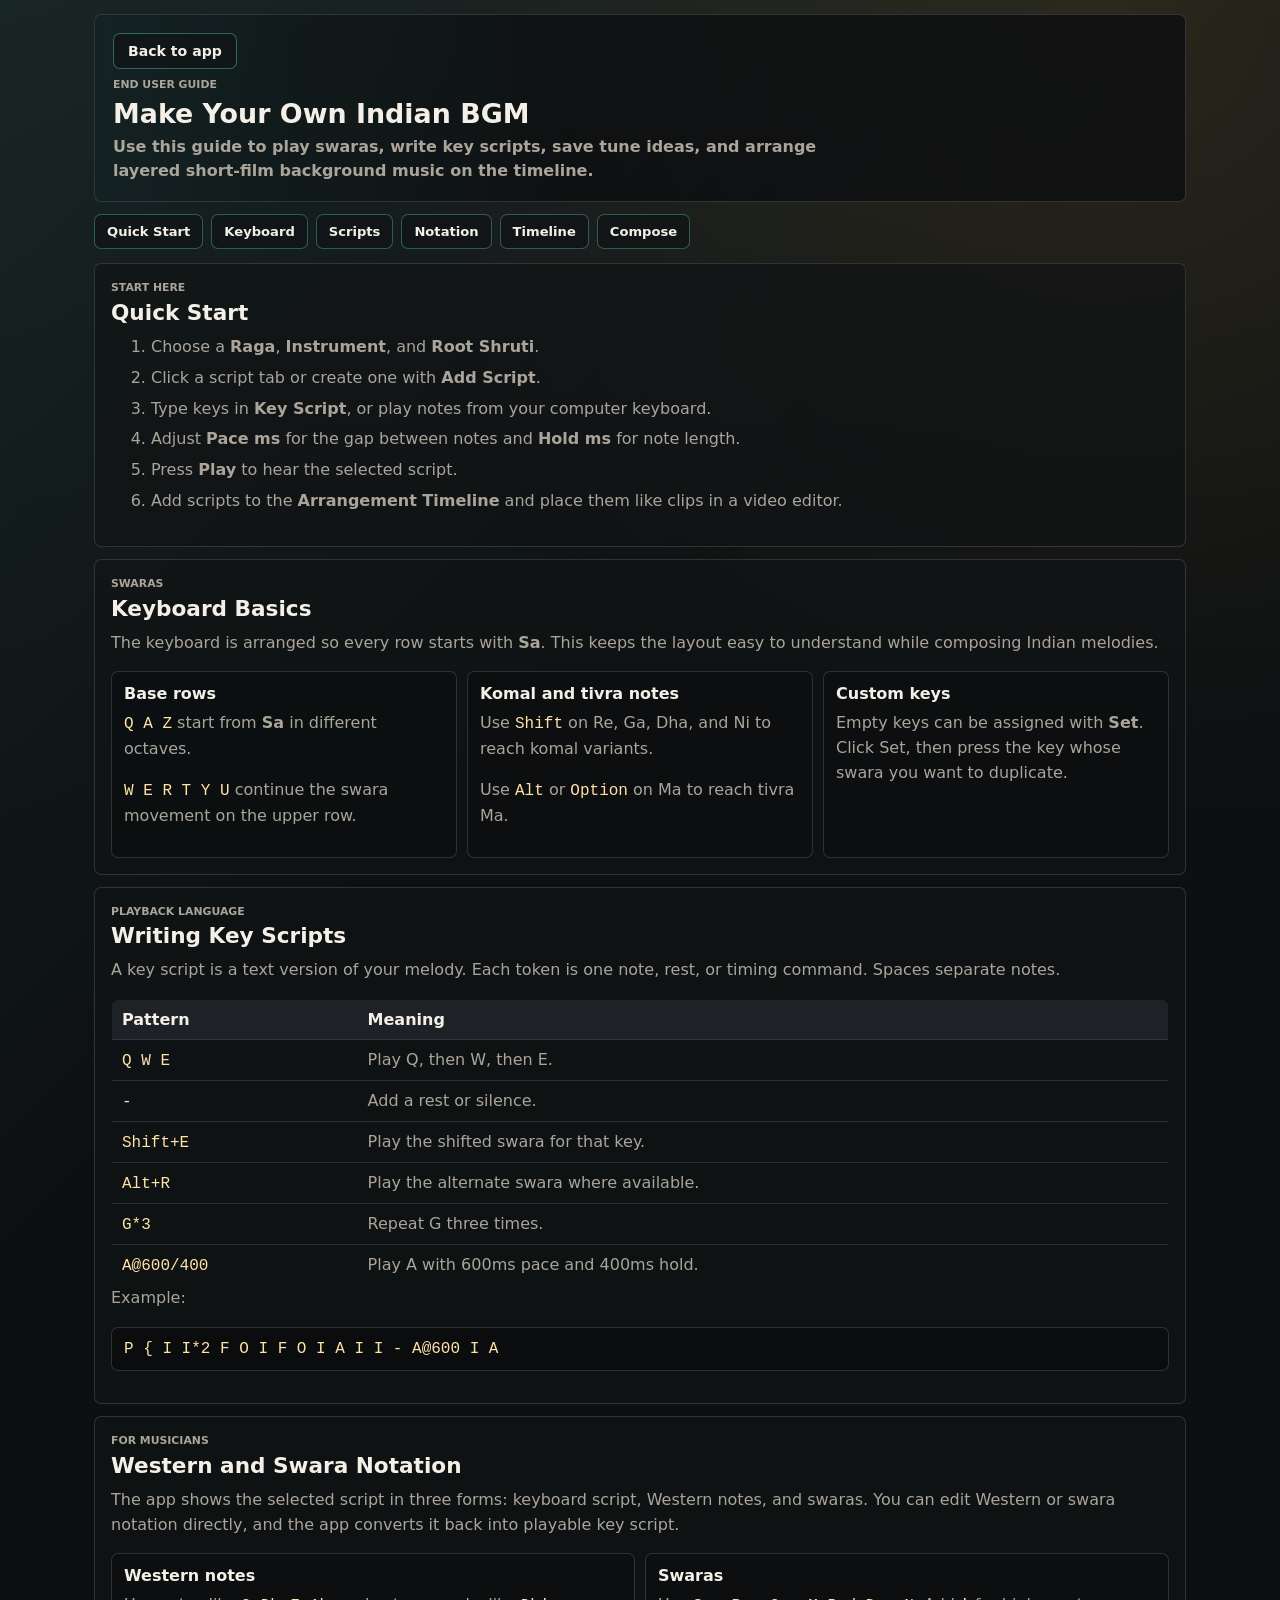
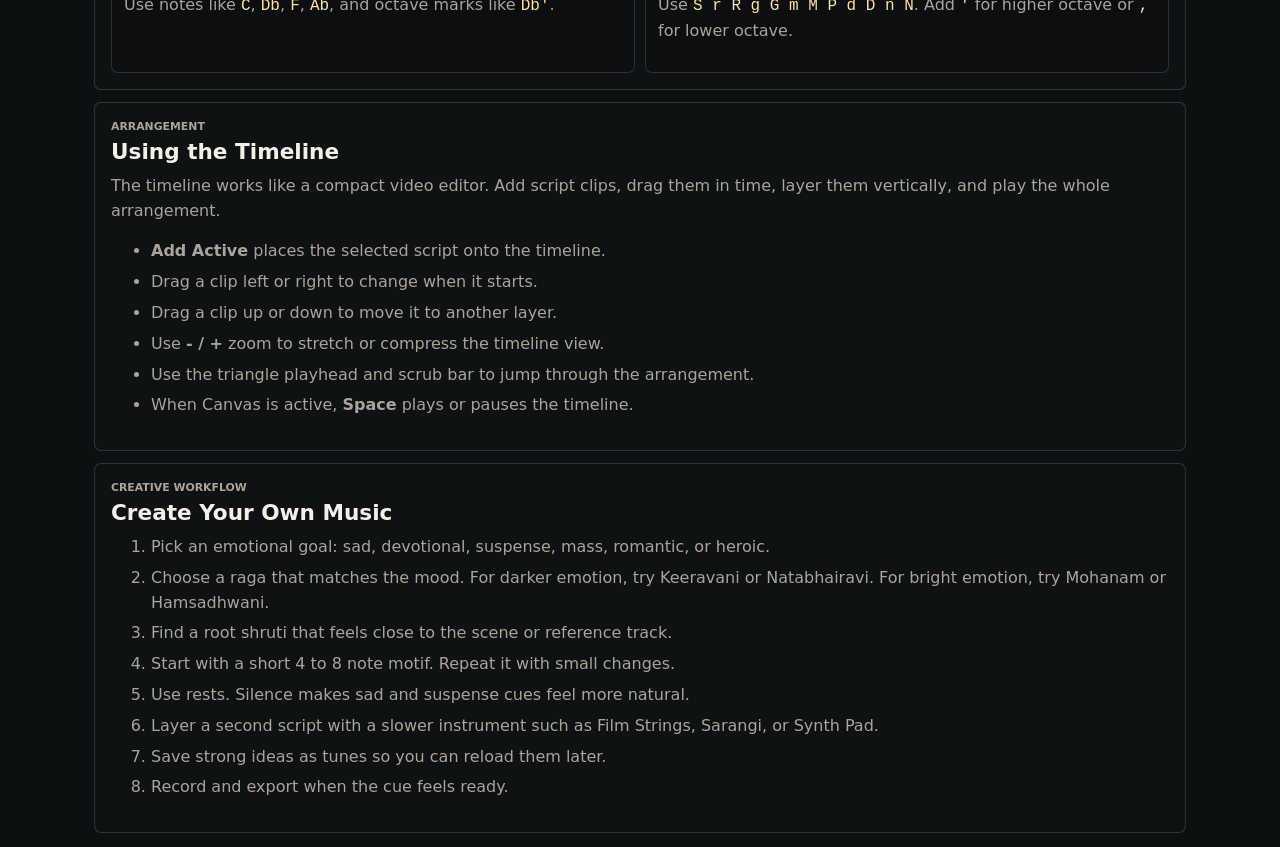
==== docs.html @ d759255e "Updated docs" ====
<!doctype html>
<html lang="en">
  <head>
    <meta charset="UTF-8" />
    <meta name="viewport" content="width=device-width, initial-scale=1.0" />
    <title>Indian BGM Keyboard Docs</title>
    <link rel="stylesheet" href="styles.css" />
  </head>
  <body class="docs-body">
    <main class="docs-shell">
      <header class="docs-header">
        <a class="header-link" href="index.html">Back to app</a>
        <p class="eyebrow">End user guide</p>
        <h1>Make Your Own Indian BGM</h1>
        <p>
          Use this guide to play swaras, write key scripts, save tune ideas, and arrange layered
          short-film background music on the timeline.
        </p>
      </header>

      <nav class="docs-nav" aria-label="Docs sections">
        <a href="#quick-start">Quick Start</a>
        <a href="#keyboard">Keyboard</a>
        <a href="#scripts">Scripts</a>
        <a href="#notation">Notation</a>
        <a href="#timeline">Timeline</a>
        <a href="#compose">Compose</a>
      </nav>

      <section id="quick-start" class="docs-section">
        <p class="eyebrow">Start here</p>
        <h2>Quick Start</h2>
        <ol>
          <li>Choose a <strong>Raga</strong>, <strong>Instrument</strong>, and <strong>Root Shruti</strong>.</li>
          <li>Click a script tab or create one with <strong>Add Script</strong>.</li>
          <li>Type keys in <strong>Key Script</strong>, or play notes from your computer keyboard.</li>
          <li>Adjust <strong>Pace ms</strong> for the gap between notes and <strong>Hold ms</strong> for note length.</li>
          <li>Press <strong>Play</strong> to hear the selected script.</li>
          <li>Add scripts to the <strong>Arrangement Timeline</strong> and place them like clips in a video editor.</li>
        </ol>
      </section>

      <section id="keyboard" class="docs-section">
        <p class="eyebrow">Swaras</p>
        <h2>Keyboard Basics</h2>
        <p>
          The keyboard is arranged so every row starts with <strong>Sa</strong>. This keeps the layout easy
          to understand while composing Indian melodies.
        </p>
        <div class="docs-grid">
          <article>
            <h3>Base rows</h3>
            <p><code>Q A Z</code> start from <strong>Sa</strong> in different octaves.</p>
            <p><code>W E R T Y U</code> continue the swara movement on the upper row.</p>
          </article>
          <article>
            <h3>Komal and tivra notes</h3>
            <p>Use <code>Shift</code> on Re, Ga, Dha, and Ni to reach komal variants.</p>
            <p>Use <code>Alt</code> or <code>Option</code> on Ma to reach tivra Ma.</p>
          </article>
          <article>
            <h3>Custom keys</h3>
            <p>Empty keys can be assigned with <strong>Set</strong>. Click Set, then press the key whose swara you want to duplicate.</p>
          </article>
        </div>
      </section>

      <section id="scripts" class="docs-section">
        <p class="eyebrow">Playback language</p>
        <h2>Writing Key Scripts</h2>
        <p>
          A key script is a text version of your melody. Each token is one note, rest, or timing command.
          Spaces separate notes.
        </p>
        <table class="docs-table">
          <thead>
            <tr>
              <th>Pattern</th>
              <th>Meaning</th>
            </tr>
          </thead>
          <tbody>
            <tr>
              <td><code>Q W E</code></td>
              <td>Play Q, then W, then E.</td>
            </tr>
            <tr>
              <td><code>-</code></td>
              <td>Add a rest or silence.</td>
            </tr>
            <tr>
              <td><code>Shift+E</code></td>
              <td>Play the shifted swara for that key.</td>
            </tr>
            <tr>
              <td><code>Alt+R</code></td>
              <td>Play the alternate swara where available.</td>
            </tr>
            <tr>
              <td><code>G*3</code></td>
              <td>Repeat G three times.</td>
            </tr>
            <tr>
              <td><code>A@600/400</code></td>
              <td>Play A with 600ms pace and 400ms hold.</td>
            </tr>
          </tbody>
        </table>
        <p>Example:</p>
        <pre><code>P { I I*2 F O I F O I A I I - A@600 I A</code></pre>
      </section>

      <section id="notation" class="docs-section">
        <p class="eyebrow">For musicians</p>
        <h2>Western and Swara Notation</h2>
        <p>
          The app shows the selected script in three forms: keyboard script, Western notes, and swaras.
          You can edit Western or swara notation directly, and the app converts it back into playable key script.
        </p>
        <div class="docs-grid two">
          <article>
            <h3>Western notes</h3>
            <p>Use notes like <code>C</code>, <code>Db</code>, <code>F</code>, <code>Ab</code>, and octave marks like <code>Db'</code>.</p>
          </article>
          <article>
            <h3>Swaras</h3>
            <p>Use <code>S r R g G m M P d D n N</code>. Add <code>'</code> for higher octave or <code>,</code> for lower octave.</p>
          </article>
        </div>
      </section>

      <section id="timeline" class="docs-section">
        <p class="eyebrow">Arrangement</p>
        <h2>Using the Timeline</h2>
        <p>
          The timeline works like a compact video editor. Add script clips, drag them in time, layer them
          vertically, and play the whole arrangement.
        </p>
        <ul>
          <li><strong>Add Active</strong> places the selected script onto the timeline.</li>
          <li>Drag a clip left or right to change when it starts.</li>
          <li>Drag a clip up or down to move it to another layer.</li>
          <li>Use <strong>- / +</strong> zoom to stretch or compress the timeline view.</li>
          <li>Use the triangle playhead and scrub bar to jump through the arrangement.</li>
          <li>When Canvas is active, <strong>Space</strong> plays or pauses the timeline.</li>
        </ul>
      </section>

      <section id="compose" class="docs-section">
        <p class="eyebrow">Creative workflow</p>
        <h2>Create Your Own Music</h2>
        <ol>
          <li>Pick an emotional goal: sad, devotional, suspense, mass, romantic, or heroic.</li>
          <li>Choose a raga that matches the mood. For darker emotion, try Keeravani or Natabhairavi. For bright emotion, try Mohanam or Hamsadhwani.</li>
          <li>Find a root shruti that feels close to the scene or reference track.</li>
          <li>Start with a short 4 to 8 note motif. Repeat it with small changes.</li>
          <li>Use rests. Silence makes sad and suspense cues feel more natural.</li>
          <li>Layer a second script with a slower instrument such as Film Strings, Sarangi, or Synth Pad.</li>
          <li>Save strong ideas as tunes so you can reload them later.</li>
          <li>Record and export when the cue feels ready.</li>
        </ol>
      </section>
    </main>
  </body>
</html>
---- styles.css ----
:root {
  color-scheme: dark;
  --bg: #0d1011;
  --panel: #181b1f;
  --panel-2: #22262b;
  --panel-3: #111416;
  --line: #363c43;
  --text: #f4f0e8;
  --muted: #aaa49a;
  --accent: #d9a441;
  --accent-2: #4fb4a7;
  --danger: #d7655d;
  --key: #e9e0d0;
  --key-dark: #2b2e33;
  font-family:
    Inter, ui-sans-serif, system-ui, -apple-system, BlinkMacSystemFont, "Segoe UI",
    sans-serif;
}

* {
  box-sizing: border-box;
}

body {
  min-height: 100vh;
  margin: 0;
  background:
    linear-gradient(135deg, rgba(79, 180, 167, 0.1), transparent 34%),
    radial-gradient(circle at 86% 0%, rgba(217, 164, 65, 0.12), transparent 28%),
    linear-gradient(180deg, rgba(255, 255, 255, 0.025), transparent 36%),
    var(--bg);
  color: var(--text);
  overflow-x: hidden;
  overscroll-behavior-x: none;
}

html {
  margin: 0;
  padding: 0;
  overscroll-behavior-x: none;
}

button,
select,
input,
textarea {
  font: inherit;
}

button,
select,
textarea,
input[type="number"],
input[type="text"] {
  min-height: 42px;
  border: 1px solid var(--line);
  border-radius: 7px;
  background: var(--panel-2);
  color: var(--text);
}

button {
  cursor: pointer;
  transition:
    transform 150ms ease,
    border-color 150ms ease,
    background 150ms ease;
}

button:hover {
  border-color: var(--accent);
}

button:active,
button.is-active {
  transform: translateY(1px);
  background: #34383d;
}

button:disabled {
  cursor: not-allowed;
  opacity: 0.45;
}

.app-shell {
  display: grid;
  grid-template-columns: minmax(220px, 280px) minmax(0, 1fr);
  grid-template-rows: auto auto auto minmax(0, 1fr) auto;
  width: 100%;
  min-height: 100vh;
  padding: 0;
  gap: 6px;
}

.sidebar-collapsed .app-shell {
  grid-template-columns: 34px minmax(0, 1fr);
}

.top-bar {
  grid-column: 1 / -1;
  display: flex;
  align-items: center;
  justify-content: space-between;
  gap: 12px;
  min-height: 64px;
  padding: 8px 10px;
  border-bottom: 1px solid rgba(54, 60, 67, 0.72);
  background:
    linear-gradient(90deg, rgba(79, 180, 167, 0.08), transparent 42%),
    linear-gradient(180deg, rgba(255, 255, 255, 0.035), transparent),
    rgba(10, 12, 14, 0.62);
}

.brand-lockup {
  display: flex;
  align-items: center;
  min-width: 0;
  gap: 10px;
}

.brand-mark {
  display: grid;
  flex: 0 0 44px;
  width: 44px;
  height: 44px;
  place-items: center;
  border: 1px solid rgba(217, 164, 65, 0.58);
  border-radius: 7px;
  background: linear-gradient(180deg, rgba(217, 164, 65, 0.18), rgba(17, 20, 22, 0.9));
  color: var(--accent);
  font-size: 0.72rem;
  font-weight: 900;
}

.eyebrow {
  margin: 0 0 3px;
  color: var(--accent-2);
  font-size: 0.68rem;
  font-weight: 700;
  letter-spacing: 0;
  text-transform: uppercase;
}

h1 {
  margin: 0;
  overflow: hidden;
  font-size: clamp(1.55rem, 2.1vw, 2.35rem);
  letter-spacing: 0;
  line-height: 0.96;
  text-overflow: ellipsis;
  white-space: nowrap;
}

.brand-subtitle {
  margin: 3px 0 0;
  color: var(--muted);
  font-size: 0.72rem;
  font-weight: 700;
}

.transport,
.control-surface,
.phrase-bank {
  display: flex;
  flex-wrap: wrap;
  gap: 10px;
}

.transport button,
.phrase-bank button {
  padding: 0 18px;
}

.transport button {
  min-height: 36px;
  padding: 0 14px;
  font-size: 0.88rem;
  font-weight: 800;
}

.header-link {
  display: inline-flex;
  align-items: center;
  min-height: 36px;
  padding: 0 14px;
  border: 1px solid rgba(79, 180, 167, 0.5);
  border-radius: 7px;
  background: rgba(17, 20, 22, 0.72);
  color: var(--text);
  font-size: 0.88rem;
  font-weight: 800;
  text-decoration: none;
}

.header-link:hover {
  border-color: var(--accent);
}

.danger {
  border-color: rgba(215, 101, 93, 0.65);
  color: #ffd8d5;
}

.control-surface {
  grid-column: 2;
  display: grid;
  grid-template-columns: minmax(190px, 1.1fr) minmax(190px, 1.1fr) minmax(190px, 1.1fr) minmax(180px, 0.65fr) minmax(220px, 0.8fr);
  align-items: stretch;
  gap: 6px;
  padding: 8px;
  border-top: 1px solid var(--line);
  border-bottom: 1px solid var(--line);
  background: rgba(12, 14, 16, 0.76);
  box-shadow: 0 18px 42px rgba(0, 0, 0, 0.22);
}

.sequencer {
  grid-column: 2;
  display: grid;
  grid-template-columns: minmax(300px, 1fr) minmax(100px, 130px) minmax(130px, 170px) auto;
  gap: 5px;
  align-items: end;
  padding: 6px;
  border: 1px solid rgba(54, 60, 67, 0.82);
  border-radius: 7px;
  background: rgba(17, 20, 22, 0.72);
}

.sequence-panel {
  display: grid;
  gap: 6px;
  min-width: 0;
}

.sequence-panel.script {
  min-width: 0;
}

textarea {
  width: 100%;
  min-height: 56px;
  padding: 12px 14px;
  resize: vertical;
}

.script-carousel {
  display: flex;
  flex-wrap: nowrap;
  gap: 8px;
  overflow-x: auto;
  overflow-y: hidden;
  padding-bottom: 3px;
  scrollbar-color: rgba(79, 180, 167, 0.55) transparent;
}

.script-tab {
  display: grid;
  grid-template-columns: minmax(92px, 1fr) auto;
  gap: 4px;
  align-content: center;
  flex: 0 0 auto;
  min-height: 46px;
  padding: 3px;
  border: 1px solid rgba(79, 180, 167, 0.38);
  border-radius: 7px;
  background: rgba(17, 20, 22, 0.48);
  font-size: 0.82rem;
}

.script-select {
  display: grid;
  gap: 2px;
  min-height: 38px;
  padding: 0 10px;
  border-color: rgba(79, 180, 167, 0.38);
  font-size: 0.82rem;
  text-align: left;
}

.script-rename {
  width: 100%;
  min-width: 96px;
  min-height: 38px;
  padding: 0 9px;
  border-color: var(--accent);
  background: var(--panel-3);
  color: var(--text);
  font-size: 0.82rem;
  font-weight: 800;
}

.script-tab.is-active {
  border-color: var(--accent);
  background: rgba(217, 164, 65, 0.12);
}

.script-tab.is-active .script-select {
  color: var(--accent);
}

.script-delete-controls {
  display: inline-flex;
  gap: 3px;
}

.script-delete,
.script-delete-confirm,
.script-delete-cancel {
  min-width: 30px;
  min-height: 38px;
  padding: 0;
  font-size: 0.78rem;
  font-weight: 900;
}

.script-delete {
  border-color: rgba(215, 101, 93, 0.48);
  color: #ffd8d5;
}

.script-delete-confirm {
  border-color: rgba(79, 180, 167, 0.7);
  color: #bff4d0;
}

.script-delete-cancel {
  border-color: rgba(215, 101, 93, 0.62);
  color: #ffd8d5;
  font-size: 1rem;
}

.script-select strong,
.script-select span {
  display: block;
  line-height: 1.1;
}

.script-select strong {
  font-size: 0.86rem;
}

.script-select span {
  color: var(--muted);
  font-size: 0.68rem;
}

.notation-readout {
  display: grid;
  gap: 7px;
  min-height: 72px;
  padding: 10px 12px;
  border: 1px solid rgba(54, 60, 67, 0.78);
  border-radius: 7px;
  background: rgba(10, 12, 14, 0.74);
  color: var(--text);
  font-size: 0.9rem;
  line-height: 1.35;
}

.notation-line {
  display: grid;
  grid-template-columns: 86px minmax(0, 1fr);
  gap: 12px;
  align-items: center;
}

.notation-line span {
  color: var(--muted);
  font-size: 0.72rem;
  font-weight: 800;
  text-transform: uppercase;
}

.notation-input {
  width: 100%;
  min-height: 34px;
  padding: 7px 9px;
  resize: vertical;
  border-color: transparent;
  background: rgba(34, 38, 43, 0.72);
  font-size: 0.88rem;
  font-weight: 700;
  line-height: 1.3;
  overflow-wrap: anywhere;
}

input[type="number"],
input[type="text"] {
  width: 100%;
  padding: 0 12px;
}

.sequence-actions {
  display: grid;
  grid-template-columns: repeat(2, minmax(82px, 1fr));
  gap: 10px;
}

.sequence-actions input,
.sequence-actions #addScriptBtn,
.sequence-actions #deleteScriptBtn,
.sequence-actions #saveTuneBtn {
  grid-column: span 2;
}

.timeline-panel {
  grid-column: 2;
  display: grid;
  grid-template-rows: auto auto;
  align-content: start;
  gap: 2px;
  padding: 2px;
  min-width: 0;
  max-width: 100%;
  border: 1px solid rgba(54, 60, 67, 0.82);
  border-radius: 7px;
  background: rgba(12, 14, 16, 0.78);
}

.timeline-head {
  display: flex;
  align-items: center;
  justify-content: space-between;
  gap: 4px;
  min-width: 0;
  min-height: 30px;
  padding: 0;
}

.timeline-head strong {
  display: inline;
  font-size: 0.82rem;
}

.timeline-head .eyebrow {
  display: inline;
  margin: 0 8px 0 0;
  font-size: 0.64rem;
}

.timeline-actions {
  display: flex;
  flex-wrap: wrap;
  flex: 0 0 auto;
  gap: 4px;
}

.view-toggle {
  display: flex;
  gap: 2px;
  padding: 1px;
  border: 1px solid rgba(79, 180, 167, 0.42);
  border-radius: 7px;
  background: rgba(10, 12, 14, 0.72);
}

.view-toggle button {
  min-height: 24px;
  padding: 0 7px;
  border-color: transparent;
  font-size: 0.78rem;
}

.view-toggle button.is-active {
  border-color: var(--accent);
  color: var(--accent);
  background: rgba(217, 164, 65, 0.12);
}

.timeline-actions button {
  min-height: 26px;
  padding: 0 8px;
}

.timeline-head-play {
  min-width: 32px;
  border-color: rgba(217, 164, 65, 0.58);
  color: var(--accent);
  font-weight: 900;
  background: #202329;
}

.timeline-head-time {
  min-width: 58px;
  min-height: 26px;
  border-color: rgba(54, 60, 67, 0.72);
  background: rgba(17, 20, 23, 0.9);
  color: var(--accent);
  font-size: 0.78rem;
}

.timeline-zoom {
  display: inline-flex;
  align-items: center;
  min-height: 28px;
  overflow: hidden;
  border: 1px solid rgba(79, 180, 167, 0.42);
  border-radius: 7px;
  background: rgba(17, 20, 22, 0.82);
}

.timeline-zoom button {
  min-width: 28px;
  min-height: 24px;
  padding: 0;
  border: 0;
  border-radius: 0;
  background: transparent;
  color: var(--text);
  font-weight: 900;
}

.timeline-zoom output {
  min-width: 48px;
  color: var(--muted);
  font-size: 0.72rem;
  font-weight: 800;
  text-align: center;
}

.timeline-transport {
  display: block;
  padding: 0;
  min-width: 0;
  max-width: 100%;
  border: 1px solid rgba(54, 60, 67, 0.78);
  border-radius: 7px;
  background: linear-gradient(180deg, #15181b, #0b0d0f);
}

.timeline-scrub-shell {
  position: relative;
  min-height: 112px;
  min-width: 0;
  max-width: 100%;
  overflow-x: auto;
  overflow-y: auto;
  overscroll-behavior-x: contain;
  border: 1px solid rgba(54, 60, 67, 0.72);
  border-radius: 7px;
  background:
    linear-gradient(90deg, rgba(79, 180, 167, 0.16) 1px, transparent 1px) 0 0 / 80px 100%,
    rgba(10, 12, 14, 0.76);
}

.timeline-scrub-shell::before {
  content: "";
  position: absolute;
  top: 6px;
  left: 8px;
  right: 8px;
  height: 20px;
  border: 1px solid rgba(170, 164, 154, 0.24);
  border-radius: 3px;
  background:
    repeating-linear-gradient(90deg, rgba(244, 240, 232, 0.22) 0 1px, transparent 1px 10%),
    linear-gradient(180deg, #24282e, #111417);
  pointer-events: none;
}

.timeline-transport input[type="range"] {
  position: absolute;
  top: 0;
  left: 8px;
  width: calc(100% - 16px);
  height: 32px;
  margin: 0;
  opacity: 0.001;
  cursor: ew-resize;
  z-index: 4;
}

.canvas-view .performance,
.canvas-view .phrase-bank {
  display: none;
}

.keys-view .timeline-transport {
  display: none;
}

.keys-view .timeline-panel {
  padding-bottom: 2px;
}

.canvas-view .timeline-scrub-shell {
  min-height: 360px;
  max-height: calc(100vh - 360px);
}

.timeline-playhead {
  position: absolute;
  top: 0;
  bottom: 0;
  left: 0;
  width: 2px;
  z-index: 3;
  background: var(--accent);
  box-shadow:
    0 0 0 1px rgba(0, 0, 0, 0.5),
    0 0 12px rgba(217, 164, 65, 0.42);
  pointer-events: none;
}

.timeline-playhead::before {
  content: "";
  position: absolute;
  top: 0;
  left: 50%;
  width: 12px;
  height: 12px;
  background: var(--accent);
  clip-path: polygon(0 0, 100% 0, 50% 100%);
  transform: translateX(-50%);
}

.timeline-ruler {
  position: relative;
  height: 26px;
  min-width: 100%;
  border-bottom: 1px solid rgba(54, 60, 67, 0.72);
}

.timeline-tick {
  position: absolute;
  top: 4px;
  color: var(--muted);
  font-size: 0.68rem;
  font-weight: 800;
  transform: translateX(4px);
}

.timeline-track {
  position: relative;
  height: 82px;
  min-width: 100%;
  background:
    repeating-linear-gradient(
      180deg,
      rgba(244, 240, 232, 0.04) 0 1px,
      transparent 1px 69px,
      rgba(79, 180, 167, 0.18) 69px 70px
    );
}

.timeline-empty {
  display: grid;
  height: 82px;
  place-items: center;
  color: var(--muted);
  font-size: 0.82rem;
  font-weight: 700;
}

.timeline-track-label {
  position: absolute;
  left: 8px;
  z-index: 1;
  max-width: 160px;
  overflow: hidden;
  color: rgba(170, 164, 154, 0.58);
  font-size: 0.62rem;
  font-weight: 900;
  text-overflow: ellipsis;
  text-transform: uppercase;
  white-space: nowrap;
  pointer-events: none;
}

.timeline-item {
  position: absolute;
  top: 10px;
  z-index: 2;
  display: grid;
  grid-template-columns: minmax(0, 1fr) auto;
  gap: 6px;
  align-items: center;
  min-height: 58px;
  padding: 8px;
  border: 1px solid rgba(217, 164, 65, 0.72);
  border-radius: 7px;
  background: linear-gradient(180deg, rgba(217, 164, 65, 0.22), rgba(34, 38, 43, 0.95));
  color: var(--text);
  cursor: grab;
  user-select: none;
}

.timeline-item:active {
  cursor: grabbing;
}

.timeline-item strong,
.timeline-item span {
  display: block;
  overflow: hidden;
  text-overflow: ellipsis;
  white-space: nowrap;
}

.timeline-item strong {
  font-size: 0.86rem;
}

.timeline-item span {
  color: var(--muted);
  font-size: 0.68rem;
  font-weight: 800;
}

.timeline-delete {
  width: 28px;
  min-height: 28px;
  padding: 0;
  border-color: rgba(215, 101, 93, 0.48);
  color: #ffd8d5;
}

.saved-tunes {
  display: flex;
  flex-wrap: nowrap;
  gap: 8px;
  min-height: 38px;
  max-width: 100%;
  overflow-x: auto;
  overflow-y: hidden;
  padding-bottom: 4px;
  scrollbar-color: rgba(79, 180, 167, 0.55) transparent;
}

.saved-sidebar {
  grid-column: 1;
  grid-row: 2 / span 4;
  display: grid;
  grid-template-rows: auto minmax(0, 1fr);
  gap: 8px;
  min-height: 0;
  padding: 8px;
  border: 1px solid rgba(54, 60, 67, 0.82);
  border-radius: 0 7px 7px 0;
  background: rgba(17, 20, 22, 0.82);
}

.sidebar-head {
  display: flex;
  align-items: start;
  justify-content: space-between;
  gap: 10px;
}

.sidebar-head strong {
  display: block;
  color: var(--text);
  font-size: 1.08rem;
}

.sidebar-toggle {
  display: grid;
  flex: 0 0 28px;
  width: 28px;
  min-height: 28px;
  place-items: center;
  padding: 0;
  border-color: rgba(79, 180, 167, 0.5);
  color: var(--accent-2);
  font-size: 1.35rem;
  line-height: 1;
}

.saved-sidebar.is-collapsed {
  padding: 6px 2px;
  gap: 0;
  border-left: 0;
  border-radius: 0 6px 6px 0;
}

.saved-sidebar.is-collapsed .sidebar-head {
  display: grid;
  justify-items: center;
}

.saved-sidebar.is-collapsed .sidebar-head > div,
.saved-sidebar.is-collapsed .saved-tunes {
  display: none;
}

.saved-sidebar .saved-tunes {
  display: grid;
  align-content: start;
  gap: 6px;
  min-height: 0;
  overflow-x: hidden;
  overflow-y: auto;
  padding: 0 2px 2px 0;
}

.saved-tune {
  flex: 0 0 auto;
  display: grid;
  grid-template-columns: minmax(96px, auto) auto auto;
  gap: 4px;
  align-items: center;
  padding: 3px;
  border: 1px solid rgba(79, 180, 167, 0.44);
  border-radius: 7px;
  background: rgba(17, 20, 22, 0.72);
}

.saved-sidebar .saved-tune {
  width: 100%;
  grid-template-columns: minmax(0, 1fr) auto auto;
}

.saved-sidebar .saved-tune button:first-child {
  overflow: hidden;
  text-align: left;
  text-overflow: ellipsis;
  white-space: nowrap;
}

.saved-tune button {
  min-height: 32px;
  padding: 0 10px;
  border-color: transparent;
  font-size: 0.82rem;
}

.saved-tune.is-confirming-delete {
  border-color: rgba(215, 101, 93, 0.72);
}

.saved-tune.is-confirming-delete button:nth-child(2) {
  color: #bff4d0;
}

.saved-tune.is-confirming-delete button:nth-child(3) {
  color: #ffd8d5;
}

.saved-empty {
  display: grid;
  min-height: 36px;
  align-items: center;
  color: var(--muted);
  font-size: 0.82rem;
}

.panel {
  display: grid;
  gap: 9px;
  min-width: 0;
}

.panel.compact {
  max-width: none;
}

label,
.status-card span {
  color: var(--muted);
  font-size: 0.75rem;
  font-weight: 700;
  letter-spacing: 0;
  text-transform: uppercase;
}

select {
  width: 100%;
  padding: 0 14px;
}

input[type="range"] {
  width: 100%;
  accent-color: var(--accent);
}

.stepper {
  display: grid;
  grid-template-columns: 42px 1fr 42px;
  gap: 6px;
  align-items: center;
}

output {
  display: grid;
  min-height: 42px;
  place-items: center;
  border: 1px solid var(--line);
  border-radius: 7px;
  background: var(--panel-3);
  color: var(--accent);
  font-weight: 800;
}

.performance {
  grid-column: 2;
  display: grid;
  grid-template-columns: minmax(0, 1fr) minmax(270px, 340px);
  gap: 6px;
  min-height: 0;
}

.keyboard-wrap {
  display: grid;
  align-content: center;
  gap: 6px;
  min-width: 0;
  padding: 0;
}

.keyboard-row {
  display: grid;
  gap: 6px;
}

.keyboard-row.upper {
  grid-template-columns: repeat(13, minmax(42px, 1fr));
  padding-left: 0;
}

.keyboard-row.home {
  grid-template-columns: repeat(11, minmax(48px, 1fr));
}

.keyboard-row.lower {
  grid-template-columns: repeat(10, minmax(48px, 1fr));
  padding-left: 0;
}

.key {
  position: relative;
  display: grid;
  grid-template-rows: auto 1fr auto auto auto;
  min-height: clamp(98px, 10vh, 132px);
  padding: 12px;
  border: 1px solid #b9ad9d;
  border-radius: 7px;
  background: linear-gradient(180deg, #fff8e9, var(--key));
  color: #151515;
  text-align: left;
  overflow: hidden;
  box-shadow:
    inset 0 -5px 0 rgba(217, 164, 65, 0.36),
    0 10px 24px rgba(0, 0, 0, 0.18);
}

.key.is-komal,
.key.is-tivra {
  background: linear-gradient(#383c42, var(--key-dark));
  color: var(--text);
  border-color: #555b64;
}

.key.is-assignable {
  background: linear-gradient(180deg, #262a30, #1a1d21);
  color: var(--text);
  border-color: rgba(79, 180, 167, 0.48);
  box-shadow: inset 0 0 0 1px rgba(79, 180, 167, 0.1);
}

.upper .key {
  min-height: clamp(94px, 11vh, 132px);
}

.key kbd {
  display: block;
  font-size: 1.02rem;
  font-weight: 900;
  line-height: 1;
}

.key strong {
  align-self: end;
  color: inherit;
  font-size: clamp(1.25rem, 1.45vw, 2rem);
  line-height: 1;
}

.key span {
  color: inherit;
  font-size: clamp(0.72rem, 0.82vw, 0.98rem);
  line-height: 1.15;
  opacity: 0.78;
  overflow-wrap: anywhere;
}

.key .western-note {
  font-size: clamp(0.7rem, 0.78vw, 0.9rem);
  font-weight: 900;
  opacity: 0.9;
}

.key small {
  color: inherit;
  font-size: clamp(0.62rem, 0.7vw, 0.78rem);
  font-weight: 800;
  line-height: 1.1;
  opacity: 0.66;
  text-transform: uppercase;
  overflow-wrap: anywhere;
}

.set-key {
  width: 100%;
  min-height: 34px;
  margin-top: 8px;
  padding: 0 9px;
  border-color: rgba(79, 180, 167, 0.44);
  border-radius: 5px;
  font-size: 0.75rem;
  background: #171a1d;
}

.key.is-listening {
  border-color: var(--accent);
  box-shadow:
    inset 0 0 0 1px rgba(217, 164, 65, 0.36),
    0 0 0 2px rgba(217, 164, 65, 0.18);
}

.key.is-listening .set-key {
  background: rgba(217, 164, 65, 0.18);
  color: var(--accent);
}

.key.in-raga {
  border-color: var(--accent);
  box-shadow: inset 0 -4px 0 rgba(217, 164, 65, 0.42);
}

.key.is-playing {
  border-color: var(--accent);
  box-shadow: 0 0 0 2px rgba(217, 164, 65, 0.28);
  transform: translateY(2px);
}

.side-rack {
  display: grid;
  gap: 6px;
  align-content: center;
}

.layer-button,
.status-card {
  display: grid;
  gap: 8px;
  min-height: 102px;
  padding: 18px;
  text-align: left;
}

.layer-button strong,
.status-card strong {
  color: var(--accent);
  font-size: 1.4rem;
}

.status-card {
  border: 1px solid var(--line);
  border-radius: 7px;
  background: var(--panel);
}

.phrase-bank {
  grid-column: 2;
  display: grid;
  grid-template-columns: repeat(4, minmax(160px, 1fr));
  gap: 8px;
  margin-top: 0;
}

.phrase-bank button {
  min-width: 0;
  min-height: 52px;
  border-color: rgba(79, 180, 167, 0.55);
}

.docs-body {
  overflow-x: hidden;
}

.docs-shell {
  display: grid;
  gap: 12px;
  width: min(1120px, 100%);
  margin: 0 auto;
  padding: 14px;
}

.docs-header {
  display: grid;
  gap: 8px;
  padding: 18px;
  border: 1px solid rgba(54, 60, 67, 0.82);
  border-radius: 7px;
  background:
    linear-gradient(90deg, rgba(79, 180, 167, 0.1), transparent 44%),
    rgba(12, 14, 16, 0.78);
}

.docs-header .header-link {
  justify-self: start;
}

.docs-header h1 {
  white-space: normal;
}

.docs-header p {
  max-width: 760px;
  margin: 0;
  color: var(--muted);
  font-weight: 700;
  line-height: 1.5;
}

.docs-nav {
  display: flex;
  flex-wrap: nowrap;
  gap: 8px;
  overflow-x: auto;
  padding-bottom: 2px;
}

.docs-nav a {
  flex: 0 0 auto;
  padding: 9px 12px;
  border: 1px solid rgba(79, 180, 167, 0.44);
  border-radius: 7px;
  background: rgba(17, 20, 22, 0.74);
  color: var(--text);
  font-size: 0.82rem;
  font-weight: 800;
  text-decoration: none;
}

.docs-section {
  padding: 16px;
  border: 1px solid rgba(54, 60, 67, 0.82);
  border-radius: 7px;
  background: rgba(17, 20, 22, 0.72);
}

.docs-section h2,
.docs-section h3,
.docs-section p,
.docs-section ol,
.docs-section ul {
  margin-top: 0;
}

.docs-section h2 {
  margin-bottom: 10px;
  font-size: 1.35rem;
}

.docs-section h3 {
  margin-bottom: 8px;
  font-size: 1rem;
}

.docs-section p,
.docs-section li {
  color: var(--muted);
  line-height: 1.55;
}

.docs-section li + li {
  margin-top: 6px;
}

.docs-grid {
  display: grid;
  grid-template-columns: repeat(3, minmax(0, 1fr));
  gap: 10px;
}

.docs-grid.two {
  grid-template-columns: repeat(2, minmax(0, 1fr));
}

.docs-grid article {
  padding: 12px;
  border: 1px solid rgba(54, 60, 67, 0.78);
  border-radius: 7px;
  background: rgba(10, 12, 14, 0.52);
}

.docs-table {
  width: 100%;
  border-collapse: collapse;
  overflow: hidden;
  border: 1px solid rgba(54, 60, 67, 0.82);
  border-radius: 7px;
}

.docs-table th,
.docs-table td {
  padding: 10px;
  border-bottom: 1px solid rgba(54, 60, 67, 0.72);
  text-align: left;
  vertical-align: top;
}

.docs-table th {
  color: var(--text);
  background: rgba(34, 38, 43, 0.82);
}

.docs-table td {
  color: var(--muted);
}

code,
pre {
  font-family: ui-monospace, SFMono-Regular, Menlo, Monaco, Consolas, "Liberation Mono", monospace;
}

code {
  color: #ffe2a7;
}

pre {
  overflow-x: auto;
  padding: 12px;
  border: 1px solid rgba(54, 60, 67, 0.78);
  border-radius: 7px;
  background: rgba(10, 12, 14, 0.82);
}

@media (max-width: 1100px) {
  .app-shell {
    grid-template-columns: 1fr;
    padding: 0;
    gap: 6px;
  }

  .top-bar,
  .saved-sidebar,
  .control-surface,
  .sequencer,
  .timeline-panel,
  .performance,
  .phrase-bank {
    grid-column: 1;
  }

  .saved-sidebar {
    grid-row: auto;
    max-height: 240px;
  }

  .sidebar-collapsed .app-shell {
    grid-template-columns: 1fr;
  }

  .top-bar {
    display: flex;
    align-items: center;
    flex-wrap: wrap;
  }

  .control-surface,
  .sequencer,
  .timeline-panel,
  .performance {
    grid-template-columns: 1fr;
  }

  .sequence-actions {
    grid-template-columns: repeat(2, minmax(0, 1fr));
  }

  .side-rack {
    grid-template-columns: repeat(2, minmax(0, 1fr));
  }

  .status-card,
  .side-rack select {
    grid-column: span 2;
  }
}

@media (max-width: 850px) {
  h1 {
    font-size: clamp(1.35rem, 7vw, 1.9rem);
    white-space: normal;
  }

  .docs-shell {
    padding: 8px;
  }

  .docs-header,
  .docs-section {
    padding: 12px;
  }

  .docs-grid,
  .docs-grid.two {
    grid-template-columns: 1fr;
  }

  .brand-subtitle {
    display: none;
  }

  .brand-mark {
    width: 38px;
    height: 38px;
    flex-basis: 38px;
  }

  .keyboard-row.upper,
  .keyboard-row.home,
  .keyboard-row.lower {
    grid-template-columns: repeat(auto-fit, minmax(64px, 1fr));
    padding-left: 0;
  }

  .key {
    min-height: 108px;
    padding: 9px;
  }

  .key kbd {
    font-size: 0.88rem;
  }

  .key strong {
    font-size: 1.05rem;
  }

  .key span {
    font-size: 0.68rem;
  }

  .key small {
    display: none;
  }

  .notation-line {
    grid-template-columns: 1fr;
    gap: 3px;
  }

  .set-key {
    min-height: 30px;
    padding: 0 6px;
    font-size: 0.68rem;
  }

  .phrase-bank,
  .side-rack {
    grid-template-columns: 1fr;
  }

  .status-card,
  .side-rack select {
    grid-column: auto;
  }
}
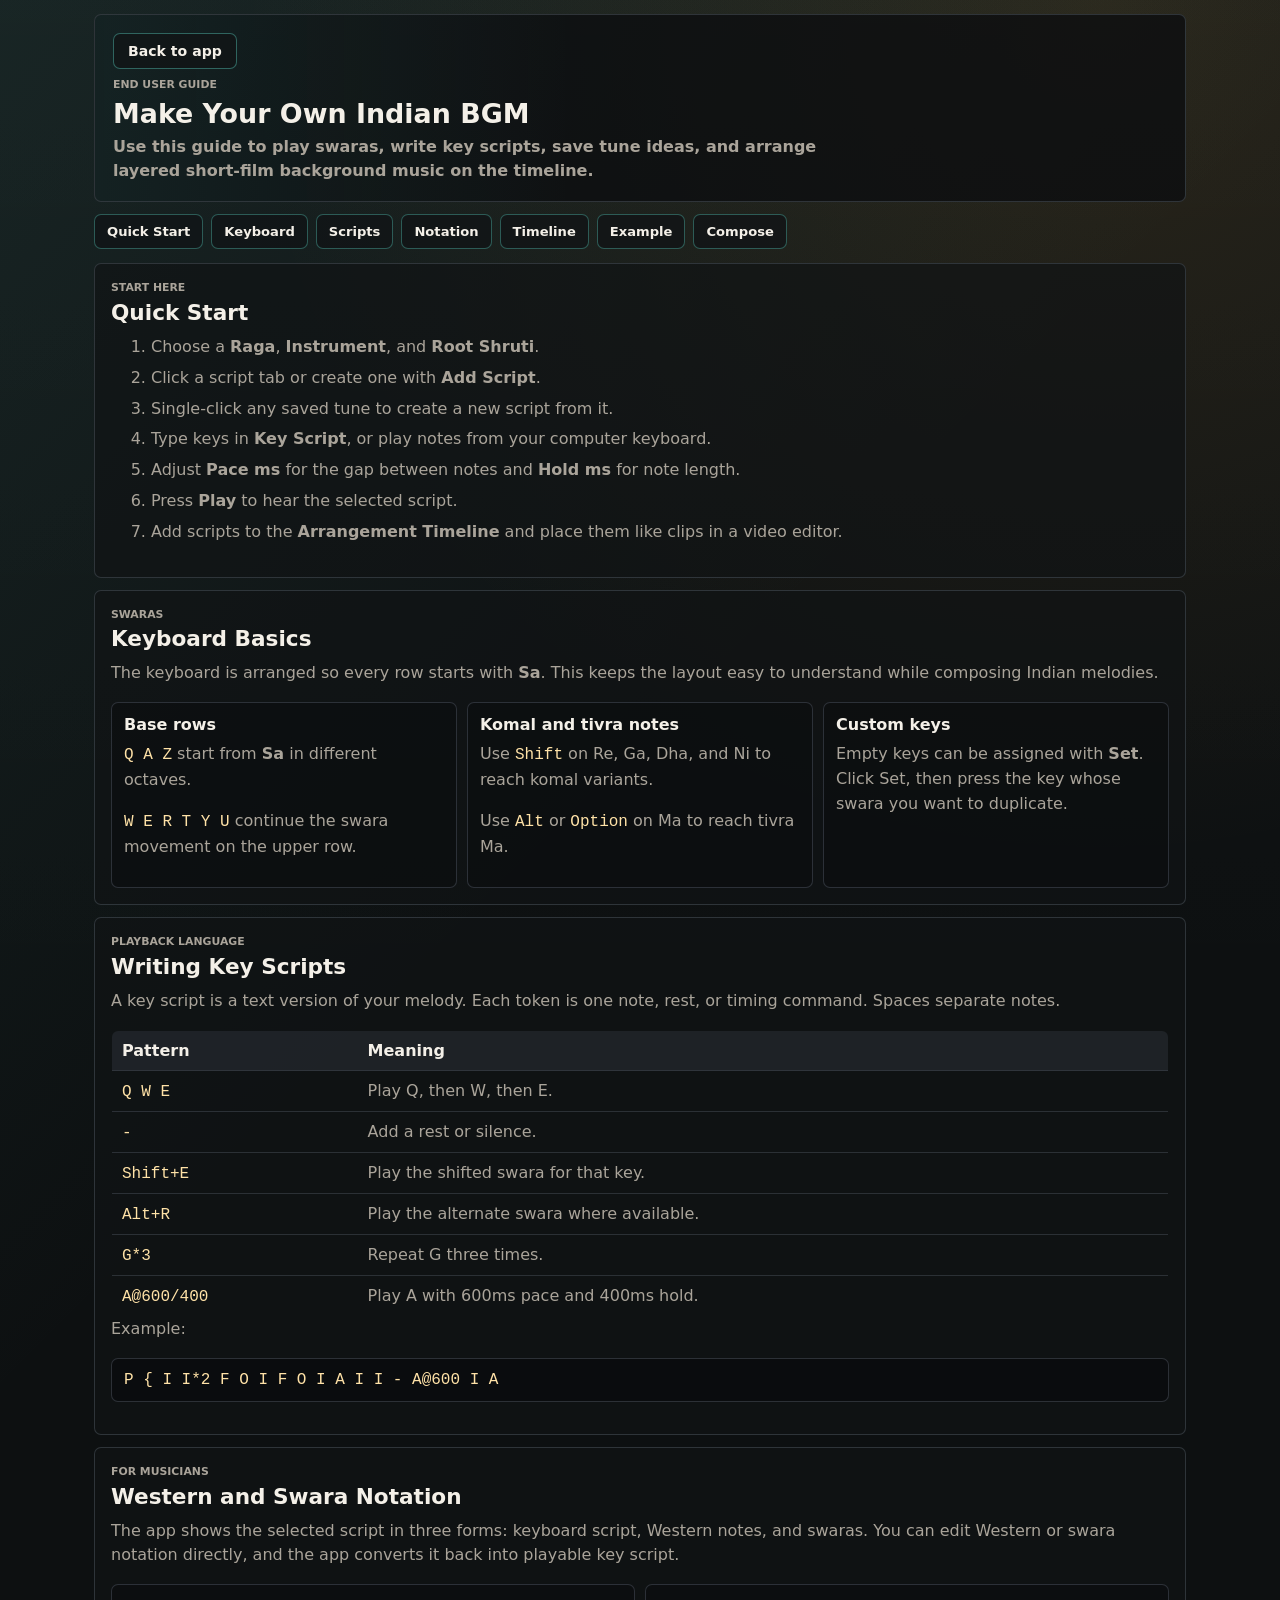
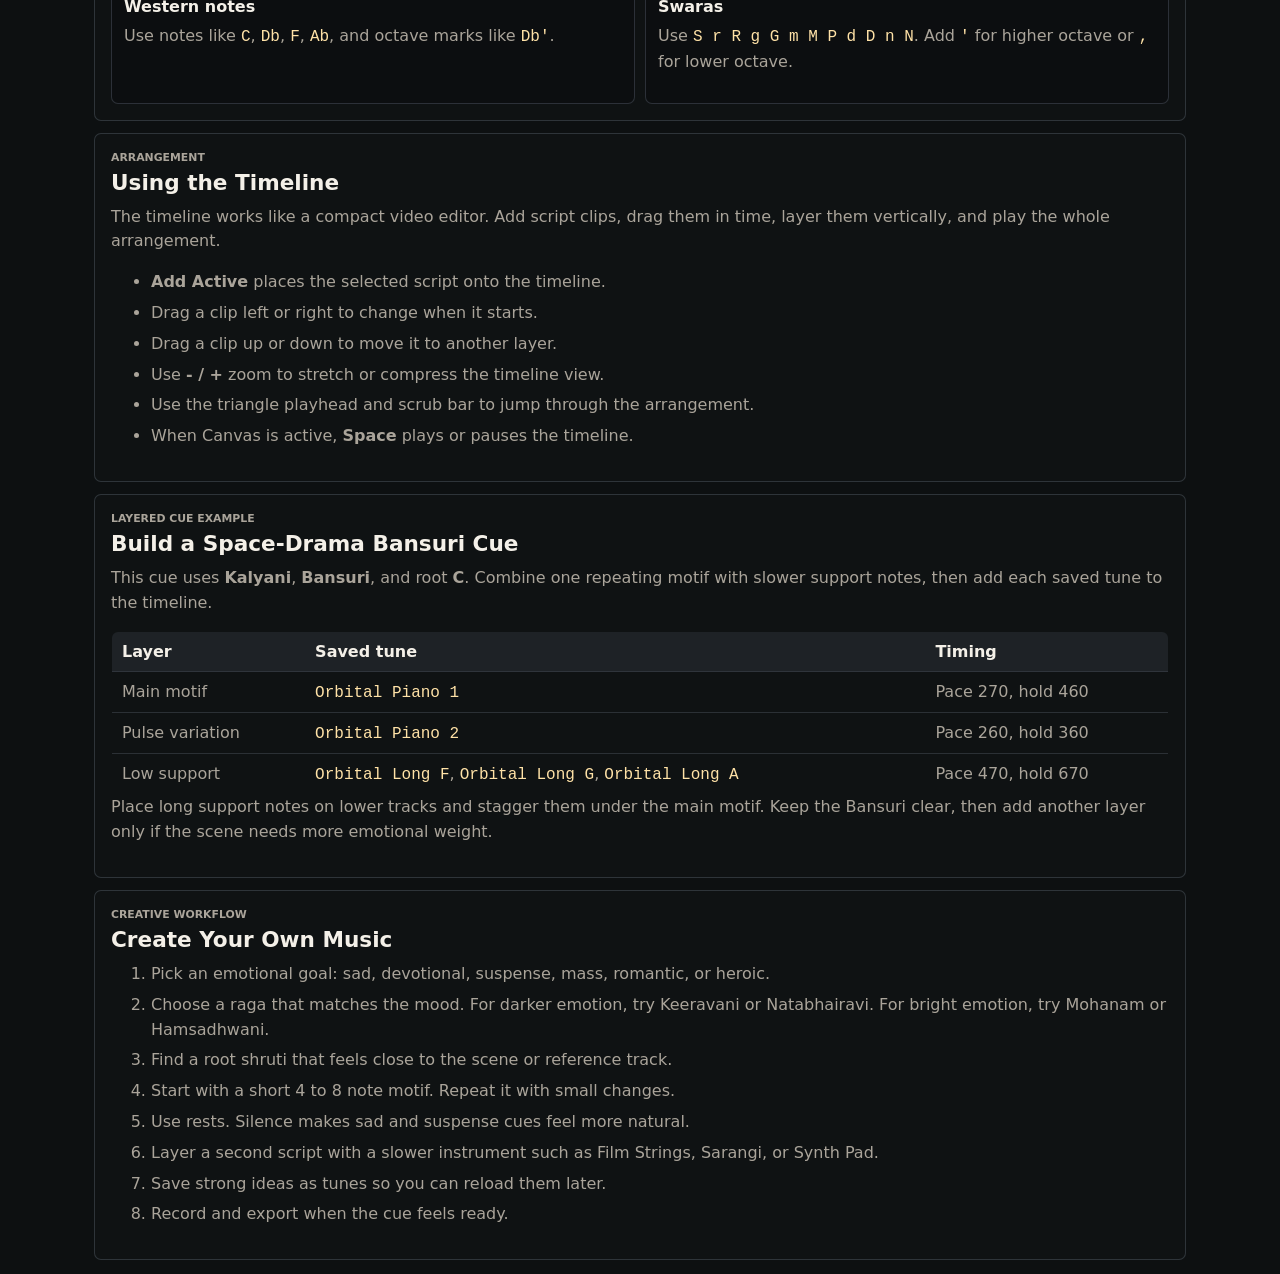
==== commit 1b858023: "Updated saved tunes to load as a script" ====
--- a/docs.html
+++ b/docs.html
@@ -24,6 +24,7 @@
         <a href="#scripts">Scripts</a>
         <a href="#notation">Notation</a>
         <a href="#timeline">Timeline</a>
+        <a href="#example">Example</a>
         <a href="#compose">Compose</a>
       </nav>
 
@@ -33,6 +34,7 @@
         <ol>
           <li>Choose a <strong>Raga</strong>, <strong>Instrument</strong>, and <strong>Root Shruti</strong>.</li>
           <li>Click a script tab or create one with <strong>Add Script</strong>.</li>
+          <li>Single-click any saved tune to create a new script from it.</li>
           <li>Type keys in <strong>Key Script</strong>, or play notes from your computer keyboard.</li>
           <li>Adjust <strong>Pace ms</strong> for the gap between notes and <strong>Hold ms</strong> for note length.</li>
           <li>Press <strong>Play</strong> to hear the selected script.</li>
@@ -144,6 +146,45 @@
           <li>Use the triangle playhead and scrub bar to jump through the arrangement.</li>
           <li>When Canvas is active, <strong>Space</strong> plays or pauses the timeline.</li>
         </ul>
+      </section>
+
+      <section id="example" class="docs-section">
+        <p class="eyebrow">Layered cue example</p>
+        <h2>Build a Space-Drama Bansuri Cue</h2>
+        <p>
+          This cue uses <strong>Kalyani</strong>, <strong>Bansuri</strong>, and root <strong>C</strong>.
+          Combine one repeating motif with slower support notes, then add each saved tune to the timeline.
+        </p>
+        <table class="docs-table">
+          <thead>
+            <tr>
+              <th>Layer</th>
+              <th>Saved tune</th>
+              <th>Timing</th>
+            </tr>
+          </thead>
+          <tbody>
+            <tr>
+              <td>Main motif</td>
+              <td><code>Orbital Piano 1</code></td>
+              <td>Pace 270, hold 460</td>
+            </tr>
+            <tr>
+              <td>Pulse variation</td>
+              <td><code>Orbital Piano 2</code></td>
+              <td>Pace 260, hold 360</td>
+            </tr>
+            <tr>
+              <td>Low support</td>
+              <td><code>Orbital Long F</code>, <code>Orbital Long G</code>, <code>Orbital Long A</code></td>
+              <td>Pace 470, hold 670</td>
+            </tr>
+          </tbody>
+        </table>
+        <p>
+          Place long support notes on lower tracks and stagger them under the main motif. Keep the Bansuri
+          clear, then add another layer only if the scene needs more emotional weight.
+        </p>
       </section>
 
       <section id="compose" class="docs-section">
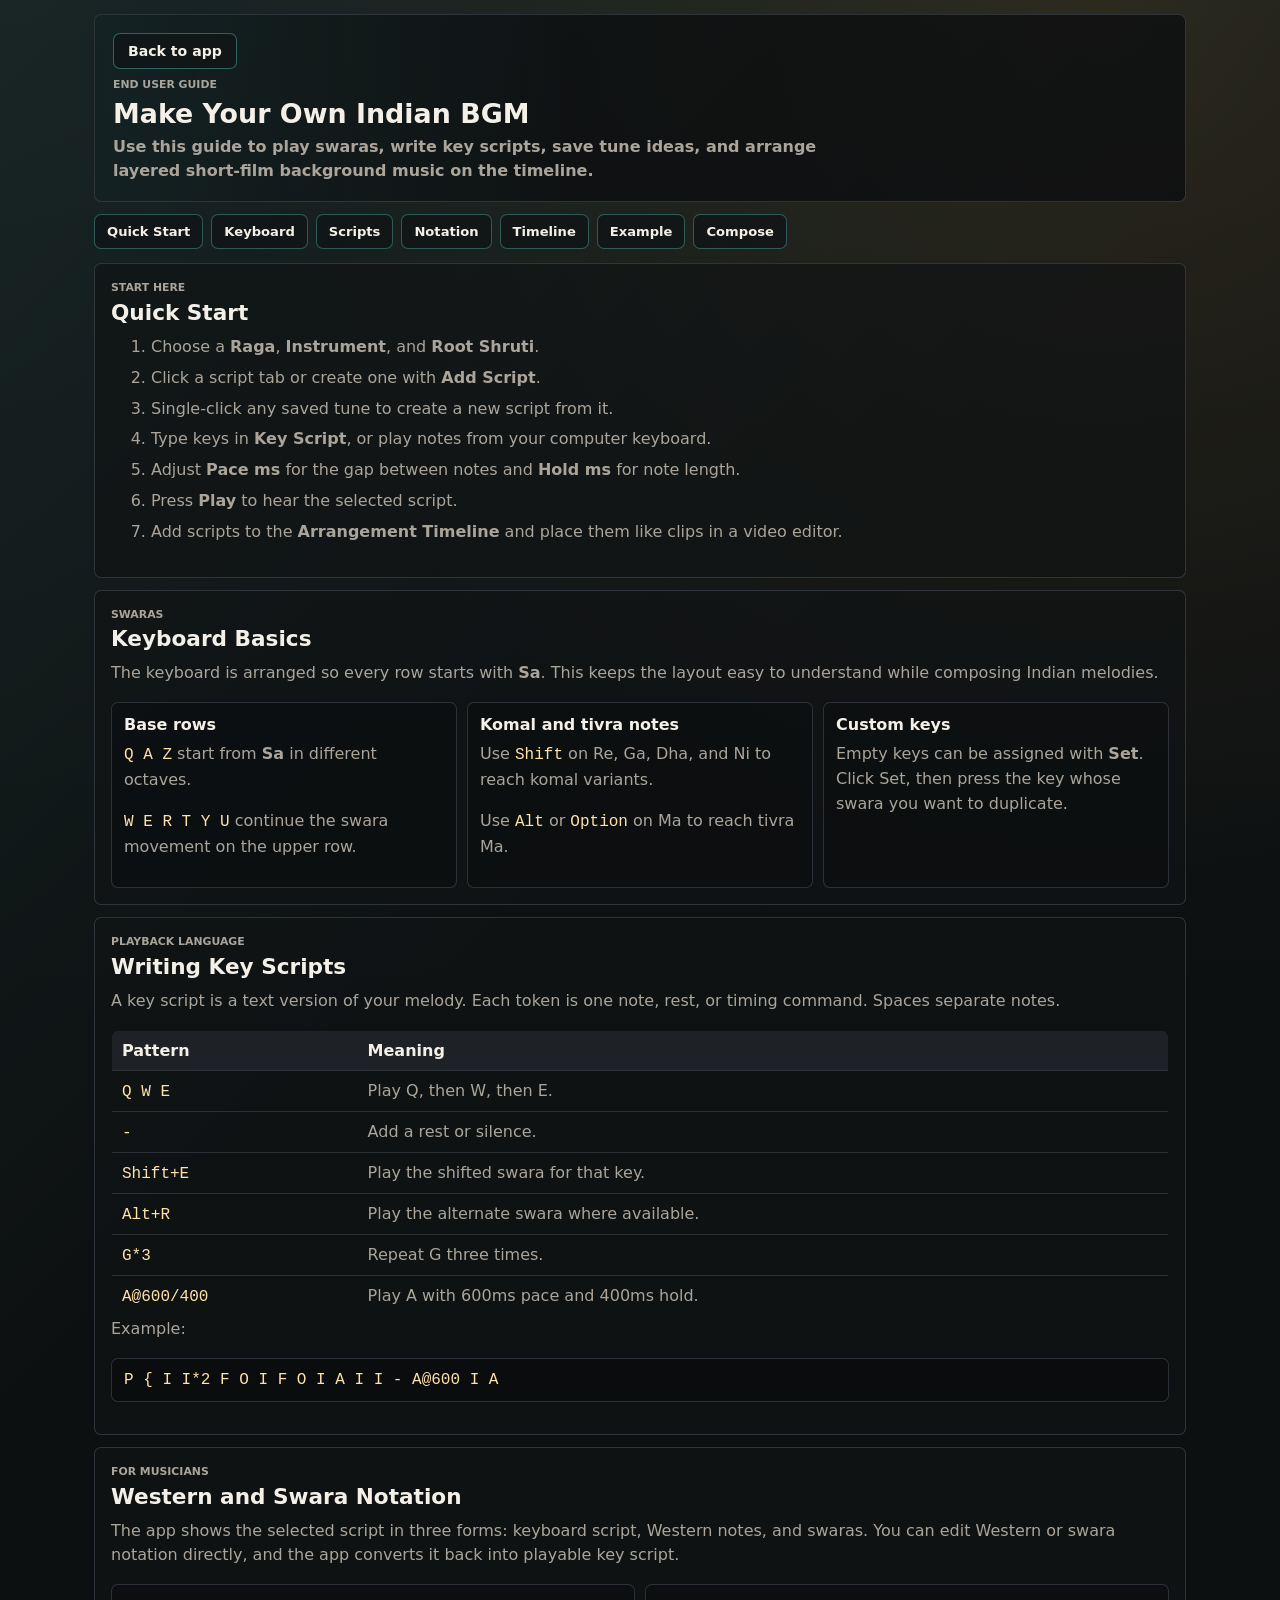
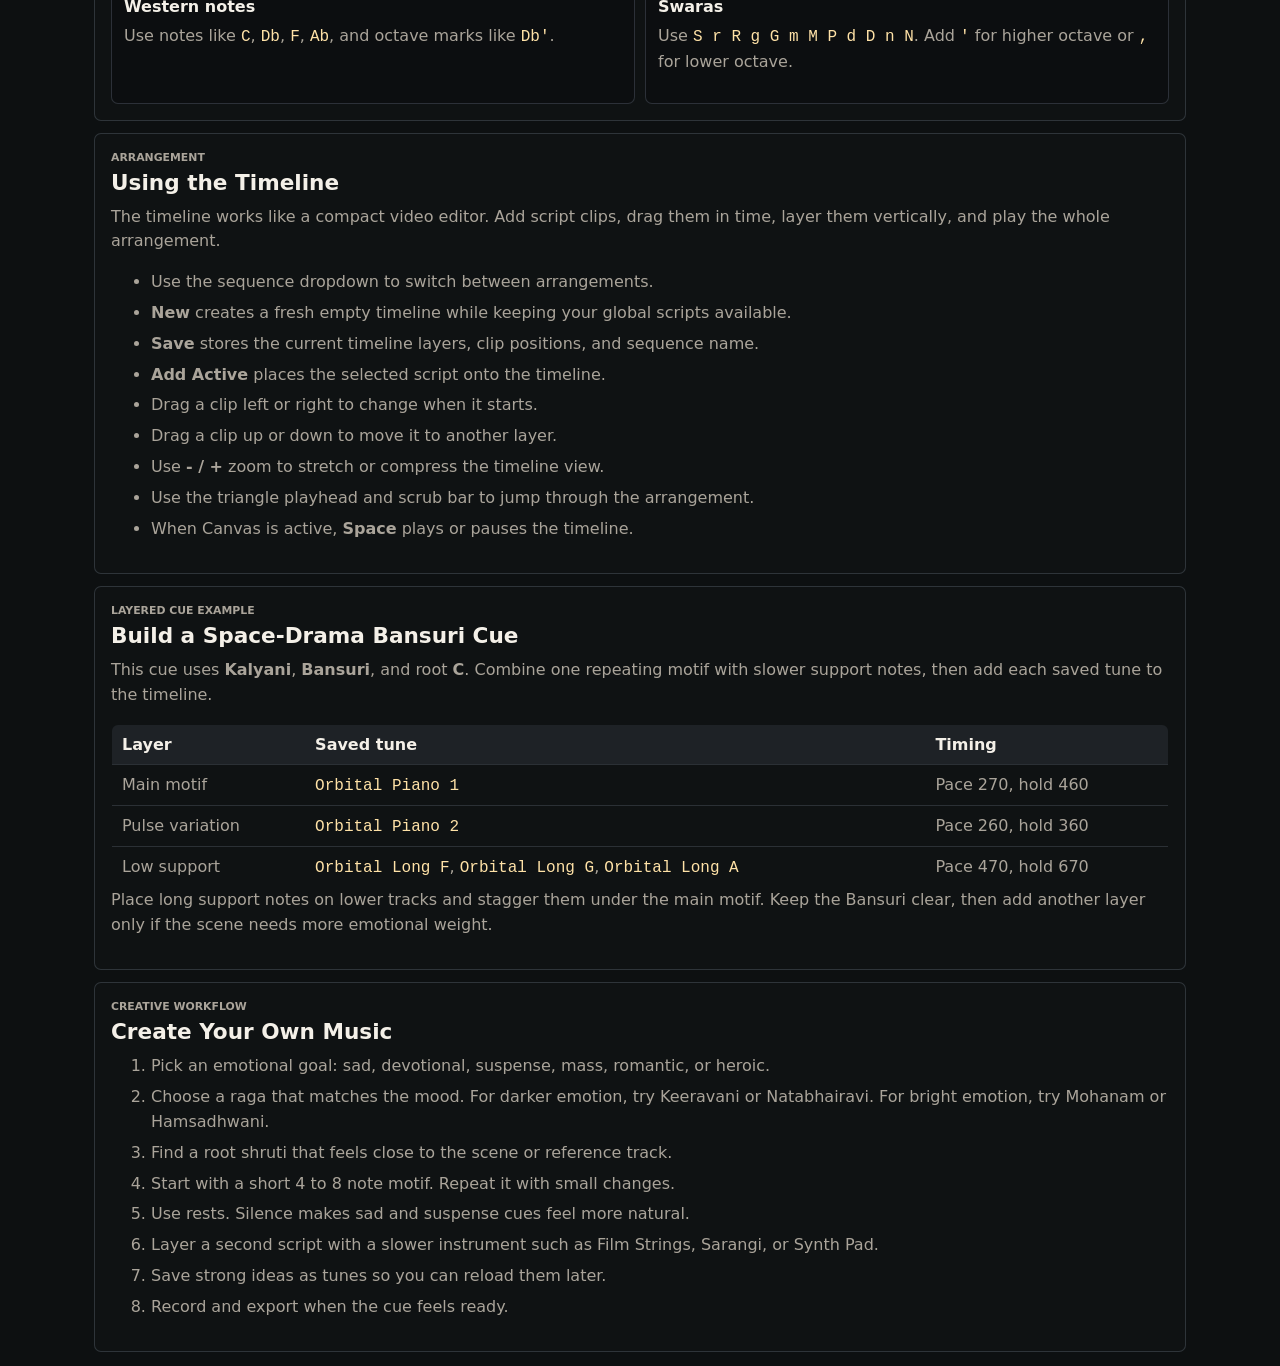
==== commit 6b2db97b: "Sequneces can be saved now and add multiple sequences" ====
--- a/docs.html
+++ b/docs.html
@@ -139,6 +139,9 @@
           vertically, and play the whole arrangement.
         </p>
         <ul>
+          <li>Use the sequence dropdown to switch between arrangements.</li>
+          <li><strong>New</strong> creates a fresh empty timeline while keeping your global scripts available.</li>
+          <li><strong>Save</strong> stores the current timeline layers, clip positions, and sequence name.</li>
           <li><strong>Add Active</strong> places the selected script onto the timeline.</li>
           <li>Drag a clip left or right to change when it starts.</li>
           <li>Drag a clip up or down to move it to another layer.</li>
--- a/styles.css
+++ b/styles.css
@@ -408,6 +408,7 @@
   display: grid;
   grid-template-rows: auto auto;
   align-content: start;
+  align-self: start;
   gap: 2px;
   padding: 2px;
   min-width: 0;
@@ -470,6 +471,24 @@
 .timeline-actions button {
   min-height: 26px;
   padding: 0 8px;
+}
+
+.timeline-actions select,
+.timeline-actions input[type="text"] {
+  min-height: 28px;
+  border-radius: 7px;
+  font-size: 0.78rem;
+  font-weight: 800;
+}
+
+.timeline-actions select {
+  width: 132px;
+  padding: 0 8px;
+}
+
+.timeline-actions input[type="text"] {
+  width: 150px;
+  padding: 0 9px;
 }
 
 .timeline-head-play {
@@ -575,6 +594,34 @@
   display: none;
 }
 
+body.canvas-view {
+  height: 100vh;
+  overflow: hidden;
+}
+
+.canvas-view .app-shell {
+  grid-template-rows: auto auto auto minmax(0, 1fr);
+  height: 100vh;
+  min-height: 0;
+  overflow: hidden;
+}
+
+.canvas-view .saved-sidebar {
+  grid-row: 2 / -1;
+}
+
+.canvas-view .timeline-panel {
+  grid-template-rows: auto minmax(0, 1fr);
+  align-self: stretch;
+  min-height: 0;
+  overflow: hidden;
+}
+
+.canvas-view .timeline-transport {
+  min-height: 0;
+  overflow: hidden;
+}
+
 .keys-view .timeline-transport {
   display: none;
 }
@@ -584,8 +631,9 @@
 }
 
 .canvas-view .timeline-scrub-shell {
-  min-height: 360px;
-  max-height: calc(100vh - 360px);
+  height: 100%;
+  min-height: 0;
+  max-height: 100%;
 }
 
 .timeline-playhead {
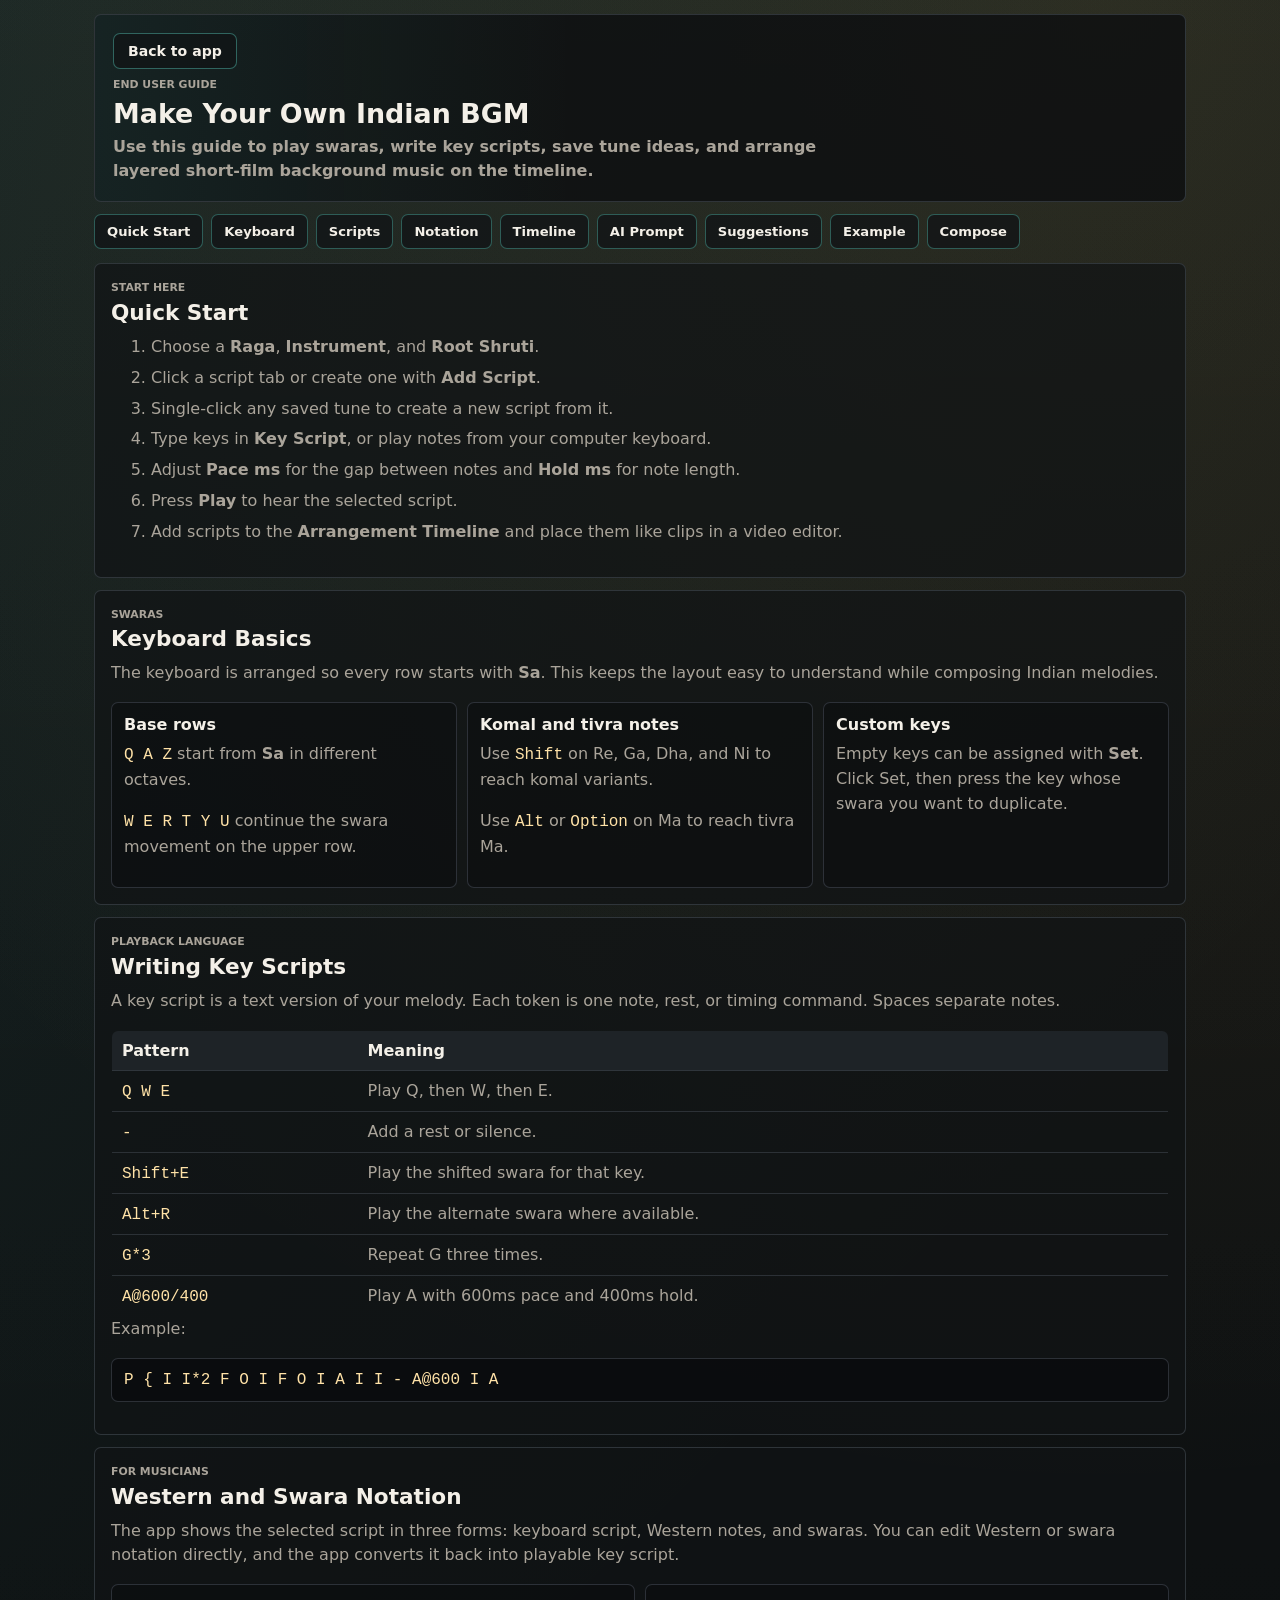
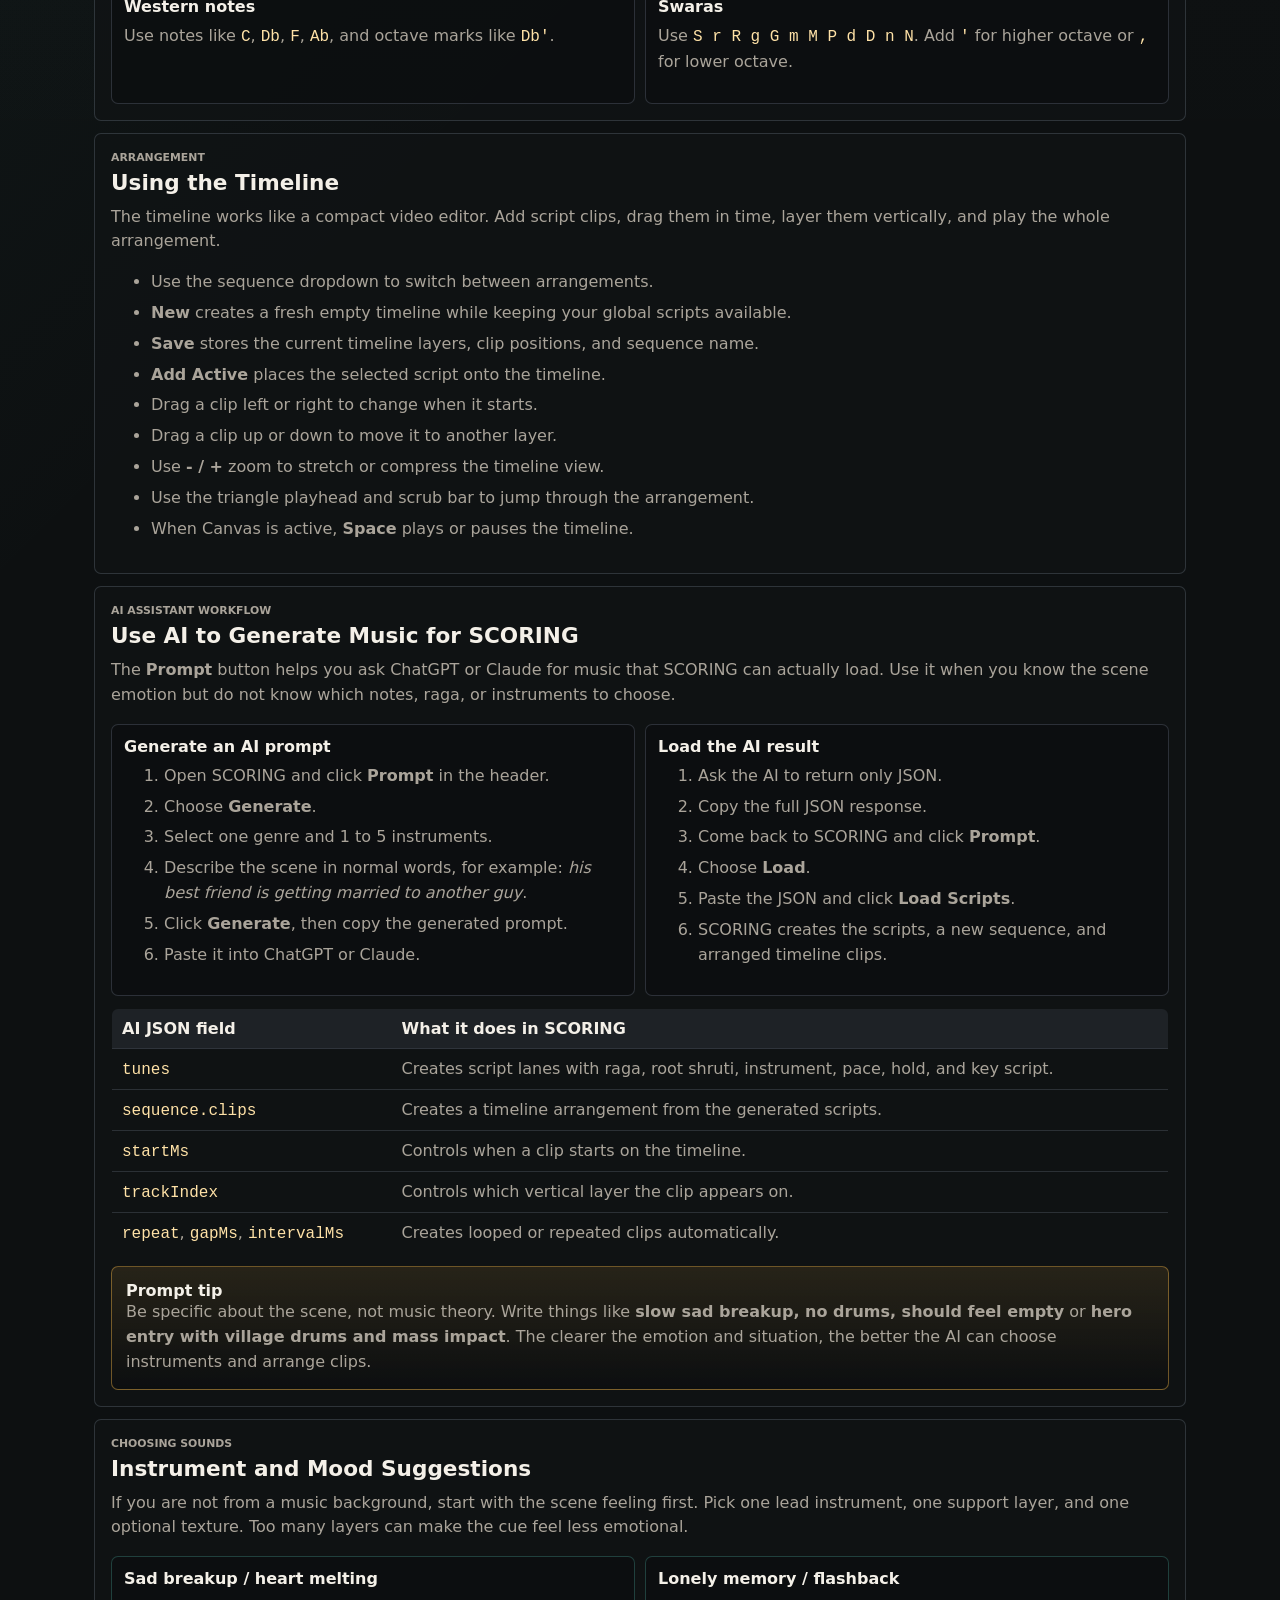
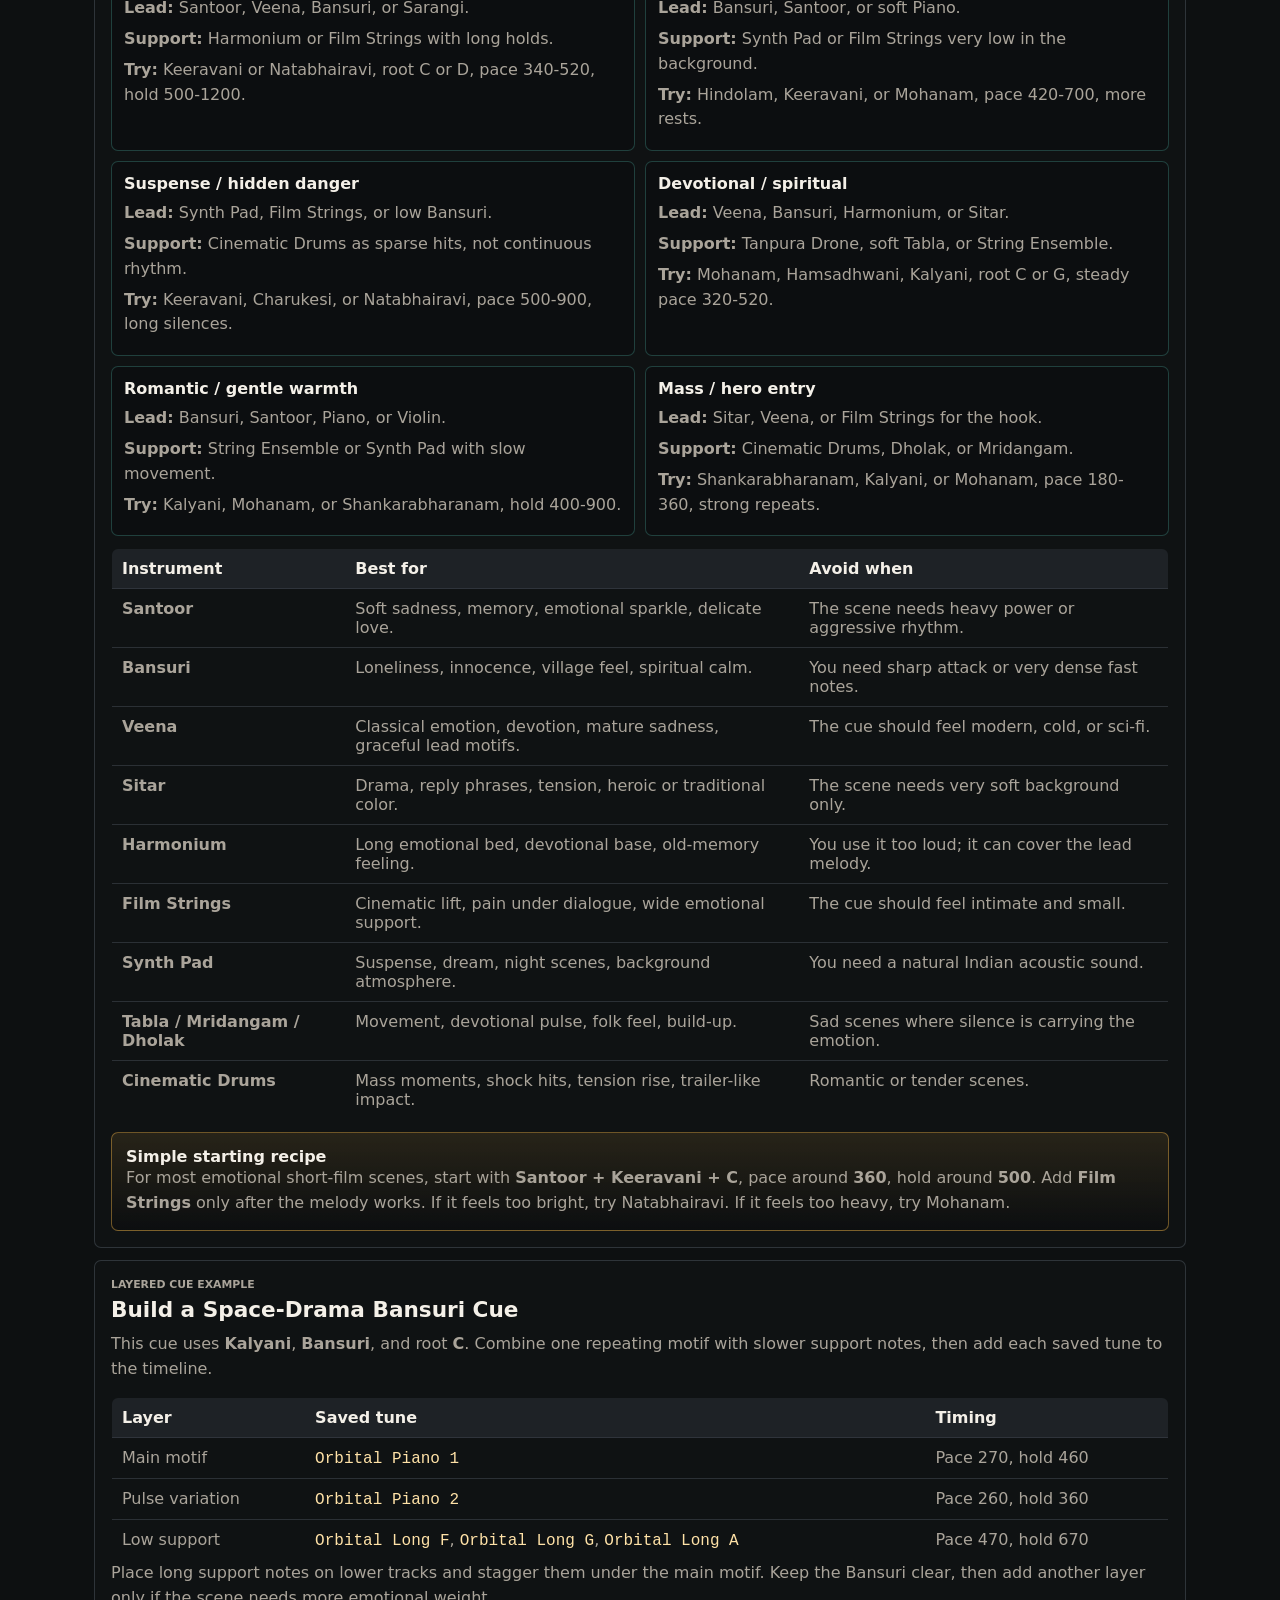
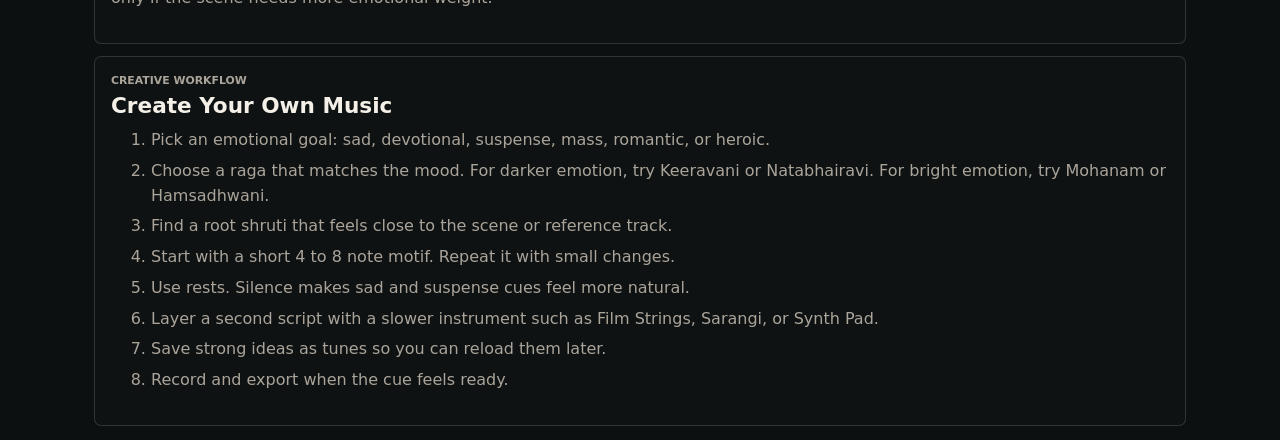
==== commit f8a13bc4: "Add AI prompt workflow" ====
--- a/docs.html
+++ b/docs.html
@@ -9,7 +9,7 @@
   <body class="docs-body">
     <main class="docs-shell">
       <header class="docs-header">
-        <a class="header-link" href="index.html">Back to app</a>
+        <a class="header-link" href="/">Back to app</a>
         <p class="eyebrow">End user guide</p>
         <h1>Make Your Own Indian BGM</h1>
         <p>
@@ -24,6 +24,8 @@
         <a href="#scripts">Scripts</a>
         <a href="#notation">Notation</a>
         <a href="#timeline">Timeline</a>
+        <a href="#ai-prompt">AI Prompt</a>
+        <a href="#suggestions">Suggestions</a>
         <a href="#example">Example</a>
         <a href="#compose">Compose</a>
       </nav>
@@ -149,6 +151,197 @@
           <li>Use the triangle playhead and scrub bar to jump through the arrangement.</li>
           <li>When Canvas is active, <strong>Space</strong> plays or pauses the timeline.</li>
         </ul>
+      </section>
+
+      <section id="ai-prompt" class="docs-section">
+        <p class="eyebrow">AI assistant workflow</p>
+        <h2>Use AI to Generate Music for SCORING</h2>
+        <p>
+          The <strong>Prompt</strong> button helps you ask ChatGPT or Claude for music that SCORING can
+          actually load. Use it when you know the scene emotion but do not know which notes, raga,
+          or instruments to choose.
+        </p>
+
+        <div class="docs-grid two">
+          <article>
+            <h3>Generate an AI prompt</h3>
+            <ol>
+              <li>Open SCORING and click <strong>Prompt</strong> in the header.</li>
+              <li>Choose <strong>Generate</strong>.</li>
+              <li>Select one genre and 1 to 5 instruments.</li>
+              <li>Describe the scene in normal words, for example: <em>his best friend is getting married to another guy</em>.</li>
+              <li>Click <strong>Generate</strong>, then copy the generated prompt.</li>
+              <li>Paste it into ChatGPT or Claude.</li>
+            </ol>
+          </article>
+          <article>
+            <h3>Load the AI result</h3>
+            <ol>
+              <li>Ask the AI to return only JSON.</li>
+              <li>Copy the full JSON response.</li>
+              <li>Come back to SCORING and click <strong>Prompt</strong>.</li>
+              <li>Choose <strong>Load</strong>.</li>
+              <li>Paste the JSON and click <strong>Load Scripts</strong>.</li>
+              <li>SCORING creates the scripts, a new sequence, and arranged timeline clips.</li>
+            </ol>
+          </article>
+        </div>
+
+        <table class="docs-table suggestion-table">
+          <thead>
+            <tr>
+              <th>AI JSON field</th>
+              <th>What it does in SCORING</th>
+            </tr>
+          </thead>
+          <tbody>
+            <tr>
+              <td><code>tunes</code></td>
+              <td>Creates script lanes with raga, root shruti, instrument, pace, hold, and key script.</td>
+            </tr>
+            <tr>
+              <td><code>sequence.clips</code></td>
+              <td>Creates a timeline arrangement from the generated scripts.</td>
+            </tr>
+            <tr>
+              <td><code>startMs</code></td>
+              <td>Controls when a clip starts on the timeline.</td>
+            </tr>
+            <tr>
+              <td><code>trackIndex</code></td>
+              <td>Controls which vertical layer the clip appears on.</td>
+            </tr>
+            <tr>
+              <td><code>repeat</code>, <code>gapMs</code>, <code>intervalMs</code></td>
+              <td>Creates looped or repeated clips automatically.</td>
+            </tr>
+          </tbody>
+        </table>
+
+        <div class="docs-callout">
+          <h3>Prompt tip</h3>
+          <p>
+            Be specific about the scene, not music theory. Write things like <strong>slow sad breakup,
+            no drums, should feel empty</strong> or <strong>hero entry with village drums and mass impact</strong>.
+            The clearer the emotion and situation, the better the AI can choose instruments and arrange clips.
+          </p>
+        </div>
+      </section>
+
+      <section id="suggestions" class="docs-section">
+        <p class="eyebrow">Choosing sounds</p>
+        <h2>Instrument and Mood Suggestions</h2>
+        <p>
+          If you are not from a music background, start with the scene feeling first. Pick one lead
+          instrument, one support layer, and one optional texture. Too many layers can make the cue
+          feel less emotional.
+        </p>
+
+        <div class="docs-grid two suggestion-grid">
+          <article>
+            <h3>Sad breakup / heart melting</h3>
+            <p><strong>Lead:</strong> Santoor, Veena, Bansuri, or Sarangi.</p>
+            <p><strong>Support:</strong> Harmonium or Film Strings with long holds.</p>
+            <p><strong>Try:</strong> Keeravani or Natabhairavi, root C or D, pace 340-520, hold 500-1200.</p>
+          </article>
+          <article>
+            <h3>Lonely memory / flashback</h3>
+            <p><strong>Lead:</strong> Bansuri, Santoor, or soft Piano.</p>
+            <p><strong>Support:</strong> Synth Pad or Film Strings very low in the background.</p>
+            <p><strong>Try:</strong> Hindolam, Keeravani, or Mohanam, pace 420-700, more rests.</p>
+          </article>
+          <article>
+            <h3>Suspense / hidden danger</h3>
+            <p><strong>Lead:</strong> Synth Pad, Film Strings, or low Bansuri.</p>
+            <p><strong>Support:</strong> Cinematic Drums as sparse hits, not continuous rhythm.</p>
+            <p><strong>Try:</strong> Keeravani, Charukesi, or Natabhairavi, pace 500-900, long silences.</p>
+          </article>
+          <article>
+            <h3>Devotional / spiritual</h3>
+            <p><strong>Lead:</strong> Veena, Bansuri, Harmonium, or Sitar.</p>
+            <p><strong>Support:</strong> Tanpura Drone, soft Tabla, or String Ensemble.</p>
+            <p><strong>Try:</strong> Mohanam, Hamsadhwani, Kalyani, root C or G, steady pace 320-520.</p>
+          </article>
+          <article>
+            <h3>Romantic / gentle warmth</h3>
+            <p><strong>Lead:</strong> Bansuri, Santoor, Piano, or Violin.</p>
+            <p><strong>Support:</strong> String Ensemble or Synth Pad with slow movement.</p>
+            <p><strong>Try:</strong> Kalyani, Mohanam, or Shankarabharanam, hold 400-900.</p>
+          </article>
+          <article>
+            <h3>Mass / hero entry</h3>
+            <p><strong>Lead:</strong> Sitar, Veena, or Film Strings for the hook.</p>
+            <p><strong>Support:</strong> Cinematic Drums, Dholak, or Mridangam.</p>
+            <p><strong>Try:</strong> Shankarabharanam, Kalyani, or Mohanam, pace 180-360, strong repeats.</p>
+          </article>
+        </div>
+
+        <table class="docs-table suggestion-table">
+          <thead>
+            <tr>
+              <th>Instrument</th>
+              <th>Best for</th>
+              <th>Avoid when</th>
+            </tr>
+          </thead>
+          <tbody>
+            <tr>
+              <td><strong>Santoor</strong></td>
+              <td>Soft sadness, memory, emotional sparkle, delicate love.</td>
+              <td>The scene needs heavy power or aggressive rhythm.</td>
+            </tr>
+            <tr>
+              <td><strong>Bansuri</strong></td>
+              <td>Loneliness, innocence, village feel, spiritual calm.</td>
+              <td>You need sharp attack or very dense fast notes.</td>
+            </tr>
+            <tr>
+              <td><strong>Veena</strong></td>
+              <td>Classical emotion, devotion, mature sadness, graceful lead motifs.</td>
+              <td>The cue should feel modern, cold, or sci-fi.</td>
+            </tr>
+            <tr>
+              <td><strong>Sitar</strong></td>
+              <td>Drama, reply phrases, tension, heroic or traditional color.</td>
+              <td>The scene needs very soft background only.</td>
+            </tr>
+            <tr>
+              <td><strong>Harmonium</strong></td>
+              <td>Long emotional bed, devotional base, old-memory feeling.</td>
+              <td>You use it too loud; it can cover the lead melody.</td>
+            </tr>
+            <tr>
+              <td><strong>Film Strings</strong></td>
+              <td>Cinematic lift, pain under dialogue, wide emotional support.</td>
+              <td>The cue should feel intimate and small.</td>
+            </tr>
+            <tr>
+              <td><strong>Synth Pad</strong></td>
+              <td>Suspense, dream, night scenes, background atmosphere.</td>
+              <td>You need a natural Indian acoustic sound.</td>
+            </tr>
+            <tr>
+              <td><strong>Tabla / Mridangam / Dholak</strong></td>
+              <td>Movement, devotional pulse, folk feel, build-up.</td>
+              <td>Sad scenes where silence is carrying the emotion.</td>
+            </tr>
+            <tr>
+              <td><strong>Cinematic Drums</strong></td>
+              <td>Mass moments, shock hits, tension rise, trailer-like impact.</td>
+              <td>Romantic or tender scenes.</td>
+            </tr>
+          </tbody>
+        </table>
+
+        <div class="docs-callout">
+          <h3>Simple starting recipe</h3>
+          <p>
+            For most emotional short-film scenes, start with <strong>Santoor + Keeravani + C</strong>,
+            pace around <strong>360</strong>, hold around <strong>500</strong>. Add <strong>Film Strings</strong>
+            only after the melody works. If it feels too bright, try Natabhairavi. If it feels too heavy,
+            try Mohanam.
+          </p>
+        </div>
       </section>
 
       <section id="example" class="docs-section">
--- a/styles.css
+++ b/styles.css
@@ -34,6 +34,10 @@
   overscroll-behavior-x: none;
 }
 
+body.modal-open {
+  overflow: hidden;
+}
+
 html {
   margin: 0;
   padding: 0;
@@ -196,6 +200,207 @@
   border-color: var(--accent);
 }
 
+.modal-shell {
+  position: fixed;
+  inset: 0;
+  z-index: 80;
+  display: none;
+  align-items: flex-start;
+  justify-content: center;
+  padding: 8px;
+  background: rgba(3, 5, 6, 0.72);
+  backdrop-filter: blur(10px);
+}
+
+.modal-shell.is-open {
+  display: flex;
+}
+
+.prompt-modal {
+  display: grid;
+  gap: 8px;
+  width: min(820px, 100%);
+  max-height: calc(100vh - 16px);
+  overflow: auto;
+  padding: 10px;
+  border: 1px solid rgba(79, 180, 167, 0.38);
+  border-radius: 8px;
+  background:
+    linear-gradient(135deg, rgba(79, 180, 167, 0.08), transparent 36%),
+    linear-gradient(180deg, rgba(255, 255, 255, 0.035), transparent),
+    rgba(12, 14, 16, 0.98);
+  box-shadow: 0 30px 90px rgba(0, 0, 0, 0.56);
+}
+
+.modal-head {
+  display: flex;
+  align-items: start;
+  justify-content: space-between;
+  gap: 8px;
+}
+
+.modal-head h2 {
+  margin: 0;
+  font-size: 1.18rem;
+  line-height: 1;
+}
+
+.icon-button {
+  display: grid;
+  width: 32px;
+  min-height: 32px;
+  place-items: center;
+  padding: 0;
+  border-color: rgba(215, 101, 93, 0.48);
+  color: #ffd8d5;
+  font-size: 1.4rem;
+  font-weight: 900;
+}
+
+.prompt-mode-actions {
+  display: grid;
+  grid-template-columns: repeat(2, minmax(0, 1fr));
+  gap: 6px;
+}
+
+.prompt-mode-actions button {
+  min-height: 34px;
+}
+
+.prompt-mode-actions button,
+.primary-action,
+.prompt-output button {
+  font-weight: 900;
+}
+
+.prompt-mode-actions button.is-active,
+.primary-action {
+  border-color: var(--accent);
+  color: var(--accent);
+}
+
+.prompt-form {
+  display: grid;
+  grid-template-columns: minmax(180px, 0.58fr) minmax(300px, 1fr);
+  gap: 8px;
+  align-items: start;
+}
+
+.prompt-form label,
+.genre-checks,
+.instrument-checks,
+.prompt-output {
+  display: grid;
+  gap: 5px;
+}
+
+.prompt-form label span,
+.genre-checks > span,
+.instrument-checks > span,
+.prompt-output label {
+  color: var(--muted);
+  font-size: 0.72rem;
+  font-weight: 900;
+  text-transform: uppercase;
+}
+
+.genre-checks,
+.instrument-checks {
+  min-width: 0;
+  margin: 0;
+  padding: 0;
+  border: 0;
+}
+
+.prompt-form .full,
+.prompt-form .primary-action,
+.prompt-output {
+  grid-column: 1 / -1;
+}
+
+.genre-check-grid,
+.instrument-check-grid {
+  display: grid;
+  grid-template-columns: repeat(2, minmax(0, 1fr));
+  gap: 5px;
+  max-height: 146px;
+  min-height: 146px;
+  overflow: auto;
+  padding: 6px;
+  border: 1px solid var(--line);
+  border-radius: 7px;
+  background: var(--panel-2);
+}
+
+.genre-check-grid {
+  align-content: start;
+}
+
+.instrument-check-group {
+  display: grid;
+  grid-template-columns: repeat(2, minmax(0, 1fr));
+  gap: 4px;
+  align-content: start;
+}
+
+.instrument-check-group strong {
+  grid-column: 1 / -1;
+  color: var(--accent-2);
+  font-size: 0.7rem;
+  line-height: 1.1;
+  text-transform: uppercase;
+}
+
+.genre-check,
+.instrument-check {
+  display: grid;
+  grid-template-columns: 18px minmax(0, 1fr);
+  align-items: center;
+  gap: 7px;
+  min-height: 34px;
+  padding: 5px 8px;
+  border: 1px solid rgba(54, 60, 67, 0.74);
+  border-radius: 7px;
+  background: rgba(17, 20, 22, 0.64);
+  color: var(--text);
+  font-size: 0.74rem;
+  font-weight: 800;
+  line-height: 1.05;
+  overflow: hidden;
+}
+
+.genre-check {
+  min-height: 34px;
+}
+
+.genre-check:has(input:checked),
+.instrument-check:has(input:checked) {
+  border-color: rgba(79, 180, 167, 0.75);
+  background: rgba(79, 180, 167, 0.14);
+  color: var(--accent-2);
+}
+
+.genre-check input,
+.instrument-check input {
+  width: 15px;
+  height: 15px;
+  margin: 0;
+  accent-color: var(--accent-2);
+}
+
+.prompt-form textarea {
+  min-height: 78px;
+}
+
+.prompt-load-form textarea,
+.prompt-output textarea {
+  min-height: 220px;
+  font-family: ui-monospace, SFMono-Regular, Menlo, Monaco, Consolas, "Liberation Mono", monospace;
+  font-size: 0.82rem;
+  line-height: 1.45;
+  white-space: pre;
+}
+
 .danger {
   border-color: rgba(215, 101, 93, 0.65);
   color: #ffd8d5;
@@ -555,10 +760,12 @@
   overflow-x: auto;
   overflow-y: auto;
   overscroll-behavior-x: contain;
+  --timeline-toolbar-width: 48px;
   border: 1px solid rgba(54, 60, 67, 0.72);
   border-radius: 7px;
   background:
-    linear-gradient(90deg, rgba(79, 180, 167, 0.16) 1px, transparent 1px) 0 0 / 80px 100%,
+    linear-gradient(90deg, rgba(79, 180, 167, 0.16) 1px, transparent 1px) var(--timeline-toolbar-width) 0 / 80px 100%,
+    linear-gradient(90deg, rgba(10, 12, 14, 0.98), rgba(10, 12, 14, 0.82)) 0 0 / var(--timeline-toolbar-width) 100% no-repeat,
     rgba(10, 12, 14, 0.76);
 }
 
@@ -566,7 +773,7 @@
   content: "";
   position: absolute;
   top: 6px;
-  left: 8px;
+  left: var(--timeline-toolbar-width);
   right: 8px;
   height: 20px;
   border: 1px solid rgba(170, 164, 154, 0.24);
@@ -580,8 +787,8 @@
 .timeline-transport input[type="range"] {
   position: absolute;
   top: 0;
-  left: 8px;
-  width: calc(100% - 16px);
+  left: var(--timeline-toolbar-width);
+  width: calc(100% - var(--timeline-toolbar-width) - 8px);
   height: 32px;
   margin: 0;
   opacity: 0.001;
@@ -702,9 +909,9 @@
 
 .timeline-track-label {
   position: absolute;
-  left: 8px;
+  left: calc(var(--timeline-toolbar-width) + 8px);
   z-index: 1;
-  max-width: 160px;
+  max-width: 180px;
   overflow: hidden;
   color: rgba(170, 164, 154, 0.58);
   font-size: 0.62rem;
@@ -712,7 +919,47 @@
   text-overflow: ellipsis;
   text-transform: uppercase;
   white-space: nowrap;
+}
+
+.timeline-track-label.is-disabled {
+  color: rgba(170, 164, 154, 0.32);
+}
+
+.timeline-track-toolbar {
+  position: sticky;
+  left: 0;
+  z-index: 5;
+  display: grid;
+  width: var(--timeline-toolbar-width);
+  height: 70px;
+  place-items: start center;
+  padding-top: 20px;
+  border-right: 1px solid rgba(79, 180, 167, 0.18);
+  background: linear-gradient(90deg, rgba(10, 12, 14, 0.98), rgba(10, 12, 14, 0.86));
+  pointer-events: auto;
+}
+
+.timeline-track-toggle {
+  display: grid;
+  width: 26px;
+  min-height: 26px;
+  place-items: center;
+  padding: 0;
+  border-color: rgba(79, 180, 167, 0.42);
+  border-radius: 7px;
+  background: rgba(17, 20, 22, 0.88);
+}
+
+.timeline-track-toggle img {
+  display: block;
+  width: 16px;
+  height: 16px;
   pointer-events: none;
+}
+
+.timeline-track-toggle.is-disabled {
+  border-color: rgba(170, 164, 154, 0.26);
+  color: rgba(170, 164, 154, 0.46);
 }
 
 .timeline-item {
@@ -733,6 +980,15 @@
   user-select: none;
 }
 
+.timeline-item.is-disabled {
+  opacity: 0.34;
+  filter: grayscale(0.8);
+}
+
+.timeline-item.is-muted {
+  border-style: dashed;
+}
+
 .timeline-item:active {
   cursor: grabbing;
 }
@@ -755,10 +1011,87 @@
   font-weight: 800;
 }
 
-.timeline-delete {
+.timeline-item-menu {
+  position: relative;
+  display: grid;
+  place-items: center;
+  justify-self: end;
+}
+
+.timeline-menu-toggle {
+  display: grid;
   width: 28px;
   min-height: 28px;
+  gap: 3px;
+  place-content: center;
   padding: 0;
+  border-color: rgba(79, 180, 167, 0.42);
+}
+
+.timeline-menu-toggle span {
+  display: block;
+  width: 13px;
+  height: 2px;
+  border-radius: 999px;
+  background: #eee9df;
+}
+
+.timeline-item-actions {
+  position: absolute;
+  top: 50%;
+  right: 34px;
+  z-index: 8;
+  display: none;
+  gap: 4px;
+  align-items: center;
+  padding: 4px;
+  border: 1px solid rgba(54, 60, 67, 0.88);
+  border-radius: 7px;
+  background: rgba(17, 20, 22, 0.96);
+  box-shadow: 0 12px 26px rgba(0, 0, 0, 0.34);
+  transform: translateY(-50%);
+}
+
+.timeline-item.has-open-menu {
+  z-index: 9;
+}
+
+.timeline-item.has-open-menu .timeline-item-actions {
+  display: inline-flex;
+}
+
+.timeline-clip-toggle,
+.timeline-copy,
+.timeline-delete {
+  display: grid;
+  width: 28px;
+  min-height: 28px;
+  place-items: center;
+  padding: 0;
+}
+
+.timeline-clip-toggle,
+.timeline-copy {
+  border-color: rgba(79, 180, 167, 0.42);
+}
+
+.timeline-clip-toggle img,
+.timeline-copy img {
+  display: block;
+  width: 15px;
+  height: 15px;
+  pointer-events: none;
+}
+
+.timeline-copy img {
+  filter: invert(76%) sepia(20%) saturate(920%) hue-rotate(126deg) brightness(89%) contrast(86%);
+}
+
+.timeline-clip-toggle.is-disabled {
+  border-color: rgba(170, 164, 154, 0.28);
+}
+
+.timeline-delete {
   border-color: rgba(215, 101, 93, 0.48);
   color: #ffd8d5;
 }
@@ -1233,6 +1566,31 @@
   background: rgba(10, 12, 14, 0.52);
 }
 
+.suggestion-grid article {
+  border-color: rgba(79, 180, 167, 0.3);
+}
+
+.suggestion-grid article p {
+  margin-bottom: 6px;
+}
+
+.suggestion-table {
+  margin-top: 12px;
+}
+
+.docs-callout {
+  margin-top: 12px;
+  padding: 14px;
+  border: 1px solid rgba(217, 164, 65, 0.48);
+  border-radius: 7px;
+  background: linear-gradient(180deg, rgba(217, 164, 65, 0.12), rgba(10, 12, 14, 0.54));
+}
+
+.docs-callout h3,
+.docs-callout p {
+  margin-bottom: 0;
+}
+
 .docs-table {
   width: 100%;
   border-collapse: collapse;
@@ -1314,6 +1672,22 @@
     grid-template-columns: 1fr;
   }
 
+  .canvas-view .app-shell {
+    grid-template-rows: auto auto auto minmax(0, 1fr);
+  }
+
+  .canvas-view .saved-sidebar {
+    grid-row: 2;
+    min-height: 0;
+    max-height: 160px;
+    overflow: hidden;
+  }
+
+  .canvas-view .timeline-panel {
+    grid-template-rows: auto minmax(0, 1fr);
+    min-height: 0;
+  }
+
   .sequence-actions {
     grid-template-columns: repeat(2, minmax(0, 1fr));
   }
